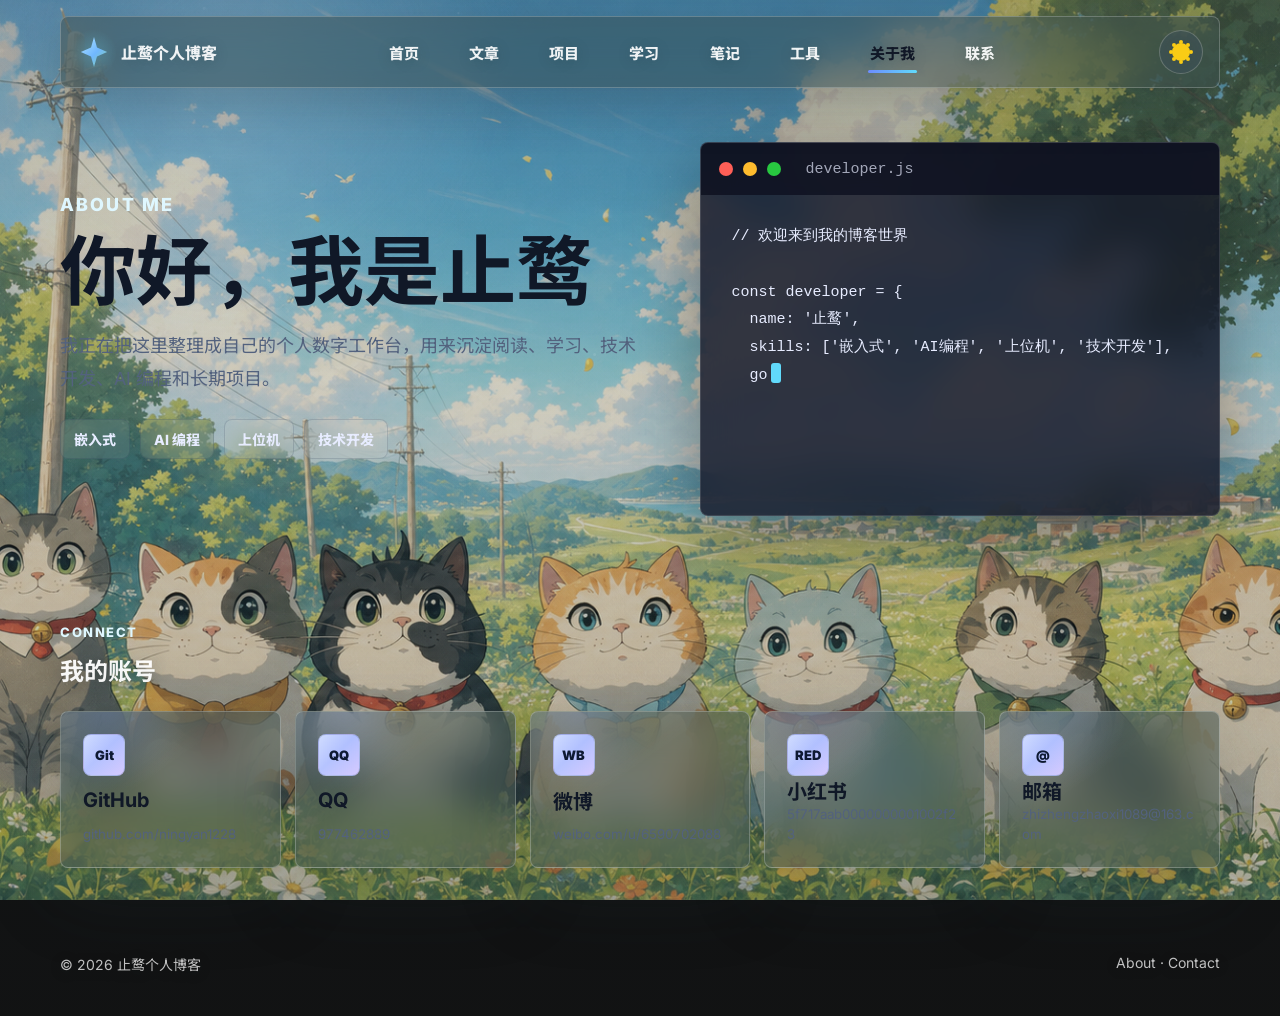
==== about/index.html @ 6720b7cf "Add files via upload" ====
<!doctype html>
<html lang="zh-CN">
  <head>
    <meta charset="utf-8" />
    <meta name="viewport" content="width=device-width, initial-scale=1" />
    <meta
      name="description"
      content="止鹜个人博客的关于我页面，记录技术方向、学习目标和联系方式。"
    />
    <title>关于我 | 止鹜个人博客</title>
    <link rel="preconnect" href="https://fonts.googleapis.com" />
    <link rel="preconnect" href="https://fonts.gstatic.com" crossorigin />
    <link
      href="https://fonts.googleapis.com/css2?family=Inter:wght@400;500;600;700;800&family=Noto+Sans+SC:wght@400;500;700;900&display=swap"
      rel="stylesheet"
    />
    <link rel="stylesheet" href="../assets/styles.css" />
  </head>
  <body>
    <canvas id="starfield" aria-hidden="true"></canvas>
    <canvas id="click-effects" aria-hidden="true"></canvas>
    <div class="page-shell">
      <header class="site-header">
        <a class="brand" href="../index.html" aria-label="止鹜个人博客首页">
          <span class="brand-mark" aria-hidden="true"></span>
          <span>止鹜个人博客</span>
        </a>
        <nav class="site-nav" aria-label="主导航">
          <a href="../index.html">首页</a>
          <a href="../articles/">文章</a>
          <a href="../projects/">项目</a>
          <a href="../practice/">学习</a>
          <a href="../knowledge/">笔记</a>
          <a href="../tools/">工具</a>
          <a href="./" aria-current="page">关于我</a>
          <a href="#contact">联系</a>
        </nav>
        <button class="theme-toggle" type="button" aria-label="切换白天黑夜模式" aria-pressed="false">
          <span class="theme-toggle-sun" aria-hidden="true"></span>
          <span class="theme-toggle-moon" aria-hidden="true"></span>
        </button>
      </header>

      <main>
        <section class="about-hero section-block">
          <div class="about-intro reveal">
            <p class="eyebrow">About Me</p>
            <h1>你好，我是止鹜</h1>
            <p>
              我正在把这里整理成自己的个人数字工作台，用来沉淀阅读、学习、技术开发、AI 编程和长期项目。
            </p>
            <div class="about-tags" aria-label="技能方向">
              <span>嵌入式</span>
              <span>AI 编程</span>
              <span>上位机</span>
              <span>技术开发</span>
            </div>
          </div>

          <aside class="code-card reveal" aria-label="developer.js 慢速打字窗口">
            <div class="code-titlebar">
              <span class="traffic-close"></span>
              <span class="traffic-minimize"></span>
              <span class="traffic-zoom"></span>
              <span class="code-filename">developer.js</span>
            </div>
            <pre class="code-screen"><code id="developer-code"></code><span class="code-cursor" aria-hidden="true"></span></pre>
          </aside>
        </section>

        <section class="section-block" id="contact">
          <div class="section-heading reveal">
            <p class="eyebrow">Connect</p>
            <h2>我的账号</h2>
          </div>
          <div class="contact-grid">
            <a class="glass-card contact-card reveal" href="https://github.com/ningyan1228" target="_blank" rel="noopener noreferrer">
              <span class="contact-icon">Git</span>
              <strong>GitHub</strong>
              <small>github.com/ningyan1228</small>
            </a>
            <div class="glass-card contact-card reveal">
              <span class="contact-icon">QQ</span>
              <strong>QQ</strong>
              <small>977462889</small>
            </div>
            <a class="glass-card contact-card reveal" href="https://weibo.com/u/6590702088" target="_blank" rel="noopener noreferrer">
              <span class="contact-icon">WB</span>
              <strong>微博</strong>
              <small>weibo.com/u/6590702088</small>
            </a>
            <a class="glass-card contact-card reveal" href="https://www.xiaohongshu.com/user/profile/5f717aab0000000001002f23?m_source=itab" target="_blank" rel="noopener noreferrer">
              <span class="contact-icon">RED</span>
              <strong>小红书</strong>
              <small>5f717aab0000000001002f23</small>
            </a>
            <a class="glass-card contact-card reveal" href="mailto:zhizhengzhaoxi1089@163.com">
              <span class="contact-icon">@</span>
              <strong>邮箱</strong>
              <small>zhizhengzhaoxi1089@163.com</small>
            </a>
          </div>
        </section>
      </main>

      <footer class="site-footer">
        <span>© 2026 止鹜个人博客</span>
        <span>About · Contact</span>
      </footer>
    </div>
    <script src="../assets/main.js"></script>
    <script>
      const developerCode = document.querySelector("#developer-code");
      const codeText = `// 欢迎来到我的博客世界

const developer = {
  name: '止鹜',
  skills: ['嵌入式', 'AI编程', '上位机', '技术开发'],
  goal: '成为一名全面能力的人！'
};

// 开启学习之旅
developer.learn = () => {
  console.log('学习永无止步!');
};`;

      let codeIndex = 0;

      function typeDeveloperCode() {
        if (!developerCode || codeIndex > codeText.length) {
          return;
        }

        developerCode.textContent = codeText.slice(0, codeIndex);
        codeIndex += 1;
        window.setTimeout(typeDeveloperCode, codeText[codeIndex - 1] === "\n" ? 260 : 38);
      }

      typeDeveloperCode();
    </script>
  </body>
</html>
---- assets/styles.css ----
:root {
  --bg: #0b1020;
  --bg-soft: #121a2f;
  --panel: rgba(18, 26, 47, 0.68);
  --panel-strong: rgba(24, 34, 62, 0.78);
  --line: rgba(248, 250, 252, 0.14);
  --text: #f8fafc;
  --muted: #b7c2db;
  --muted-soft: #8290b4;
  --blue: #6c8cff;
  --violet: #a78bfa;
  --cyan: #61dafb;
  --shadow: 0 24px 80px rgba(0, 0, 0, 0.36);
  color-scheme: dark;
}

body.light-theme {
  --bg: #f5f7ff;
  --bg-soft: #e9eefc;
  --panel: rgba(255, 255, 255, 0.72);
  --panel-strong: rgba(255, 255, 255, 0.88);
  --line: rgba(28, 43, 78, 0.16);
  --text: #101827;
  --muted: #53627e;
  --muted-soft: #6f7d98;
  --shadow: 0 22px 70px rgba(67, 83, 128, 0.2);
  color-scheme: light;
}

* {
  box-sizing: border-box;
}

html {
  min-height: 100%;
  scroll-behavior: smooth;
}

body {
  min-height: 100%;
  margin: 0;
  font-family: Inter, "Noto Sans SC", "Microsoft YaHei", system-ui, sans-serif;
  color: var(--text);
  background:
    radial-gradient(circle at 18% 18%, rgba(108, 140, 255, 0.26), transparent 28rem),
    radial-gradient(circle at 82% 12%, rgba(167, 139, 250, 0.2), transparent 24rem),
    linear-gradient(180deg, #070b16 0%, var(--bg) 48%, #080d1a 100%);
  overflow-x: hidden;
}

body.light-theme {
  background:
    radial-gradient(circle at 18% 18%, rgba(108, 140, 255, 0.18), transparent 28rem),
    radial-gradient(circle at 82% 12%, rgba(167, 139, 250, 0.16), transparent 24rem),
    linear-gradient(180deg, #f9fbff 0%, var(--bg) 50%, #eef3ff 100%);
}

body::before {
  position: fixed;
  inset: 0;
  z-index: -3;
  content: "";
  background:
    linear-gradient(rgba(255, 255, 255, 0.03) 1px, transparent 1px),
    linear-gradient(90deg, rgba(255, 255, 255, 0.025) 1px, transparent 1px);
  background-size: 72px 72px;
  mask-image: linear-gradient(to bottom, transparent 0%, #000 18%, #000 76%, transparent 100%);
}

body.light-theme::before {
  background:
    linear-gradient(rgba(38, 55, 95, 0.06) 1px, transparent 1px),
    linear-gradient(90deg, rgba(38, 55, 95, 0.05) 1px, transparent 1px);
}

a {
  color: inherit;
  text-decoration: none;
}

#starfield {
  position: fixed;
  inset: 0;
  z-index: -2;
  width: 100%;
  height: 100%;
  background: transparent;
}

body.light-theme #starfield {
  opacity: 0.38;
}

#click-effects {
  position: fixed;
  inset: 0;
  z-index: 999;
  width: 100%;
  height: 100%;
  pointer-events: none;
}

.page-shell {
  width: min(1160px, calc(100% - 40px));
  min-height: 100vh;
  margin: 0 auto;
}

.site-header {
  position: sticky;
  top: 16px;
  z-index: 10;
  display: flex;
  align-items: center;
  justify-content: space-between;
  gap: 24px;
  margin: 16px 0 0;
  padding: 12px 16px;
  border: 1px solid var(--line);
  border-radius: 8px;
  background: rgba(8, 13, 26, 0.68);
  box-shadow: 0 16px 48px rgba(0, 0, 0, 0.24);
  backdrop-filter: blur(18px);
}

body.light-theme .site-header {
  background: rgba(255, 255, 255, 0.72);
  box-shadow: 0 16px 48px rgba(67, 83, 128, 0.16);
}

.home-page .site-header {
  position: sticky;
  left: auto;
  width: auto;
  margin-top: 16px;
  transform: none;
}

.brand {
  display: inline-flex;
  align-items: center;
  gap: 10px;
  min-width: max-content;
  padding: 6px 8px 6px 0;
  font-weight: 800;
  letter-spacing: 0;
}

.brand-mark {
  position: relative;
  display: grid;
  width: 34px;
  height: 34px;
  place-items: center;
  border-radius: 50%;
}

.brand-mark::before {
  position: relative;
  z-index: 1;
  width: 30px;
  height: 30px;
  content: "";
  background: linear-gradient(135deg, #61dafb 0%, #6c8cff 54%, #a78bfa 100%);
  clip-path: polygon(
    50% 0%,
    60% 35%,
    94% 50%,
    60% 65%,
    50% 100%,
    40% 65%,
    6% 50%,
    40% 35%
  );
  filter: drop-shadow(0 0 12px rgba(97, 218, 251, 0.72));
}

.brand-mark::after {
  position: absolute;
  width: 54px;
  height: 54px;
  content: "";
  border-radius: 50%;
  background: radial-gradient(circle, rgba(97, 218, 251, 0.24), transparent 62%);
  transform: translate(-1px, 1px);
}

.site-nav {
  display: flex;
  flex: 1;
  flex-wrap: nowrap;
  justify-content: center;
  gap: clamp(18px, 3.6vw, 52px);
  overflow-x: auto;
  scrollbar-width: none;
}

.site-nav::-webkit-scrollbar {
  display: none;
}

.site-nav a {
  position: relative;
  flex: 0 0 auto;
  padding: 12px 2px;
  color: #e4ebff;
  font-size: 15px;
  font-weight: 800;
  white-space: nowrap;
  transition:
    color 180ms ease,
    text-shadow 180ms ease;
}

body.light-theme .site-nav a {
  color: #263653;
}

.site-nav a::after {
  position: absolute;
  right: 0;
  bottom: 2px;
  left: 0;
  height: 3px;
  content: "";
  border-radius: 999px;
  background: linear-gradient(90deg, var(--blue), var(--cyan));
  opacity: 0;
  transform: scaleX(0.42);
  transition:
    opacity 180ms ease,
    transform 180ms ease;
}

.site-nav a:hover,
.site-nav a[aria-current="page"] {
  color: var(--text);
  text-shadow: 0 0 18px rgba(108, 140, 255, 0.36);
}

body.light-theme .site-nav a:hover,
body.light-theme .site-nav a[aria-current="page"] {
  color: #111827;
}

.theme-toggle {
  position: relative;
  flex: 0 0 auto;
  display: grid;
  width: 44px;
  height: 44px;
  place-items: center;
  border: 1px solid rgba(248, 250, 252, 0.16);
  border-radius: 50%;
  color: #e7ecff;
  background: rgba(248, 250, 252, 0.07);
  box-shadow: inset 0 0 24px rgba(108, 140, 255, 0.08);
  cursor: pointer;
  transition:
    transform 180ms ease,
    border-color 180ms ease,
    background 180ms ease,
    box-shadow 180ms ease;
}

.theme-toggle:hover {
  transform: translateY(-2px);
  border-color: rgba(108, 140, 255, 0.42);
  background: rgba(108, 140, 255, 0.12);
  box-shadow: 0 14px 34px rgba(108, 140, 255, 0.2);
}

.theme-toggle-sun,
.theme-toggle-moon {
  position: absolute;
  width: 18px;
  height: 18px;
  border-radius: 50%;
  transition:
    opacity 180ms ease,
    transform 180ms ease;
}

.theme-toggle-sun {
  opacity: 0;
  background: #facc15;
  box-shadow:
    0 -10px 0 -7px #facc15,
    0 10px 0 -7px #facc15,
    10px 0 0 -7px #facc15,
    -10px 0 0 -7px #facc15,
    7px 7px 0 -7px #facc15,
    -7px -7px 0 -7px #facc15,
    7px -7px 0 -7px #facc15,
    -7px 7px 0 -7px #facc15;
  transform: scale(0.72) rotate(-24deg);
}

.theme-toggle-moon {
  opacity: 1;
  background: #e7ecff;
  box-shadow:
    inset -6px -2px 0 #0b1020,
    0 0 16px rgba(231, 236, 255, 0.34);
  transform: scale(1) rotate(0deg);
}

body.light-theme .theme-toggle {
  border-color: rgba(38, 55, 95, 0.14);
  color: #172033;
  background: rgba(255, 255, 255, 0.72);
}

body.light-theme .theme-toggle-sun {
  opacity: 1;
  transform: scale(1) rotate(0deg);
}

body.light-theme .theme-toggle-moon {
  opacity: 0;
  transform: scale(0.72) rotate(24deg);
}

.site-nav a:hover::after,
.site-nav a[aria-current="page"]::after {
  opacity: 1;
  transform: scaleX(1);
}

.hero {
  display: grid;
  grid-template-columns: minmax(0, 1.08fr) minmax(300px, 0.72fr);
  align-items: center;
  gap: clamp(28px, 6vw, 72px);
  min-height: calc(100vh - 96px);
  padding: clamp(70px, 10vw, 128px) 0 76px;
}

.hero-wallpaper {
  position: relative;
  width: 100vw;
  min-height: clamp(240px, 32vw, 430px);
  margin-left: calc(50% - 50vw);
  margin-top: 18px;
  padding: 0;
  background:
    linear-gradient(180deg, rgba(2, 6, 16, 0.06) 0%, rgba(2, 6, 16, 0.04) 48%, rgba(11, 16, 32, 0.62) 100%),
    url("earth-dawn-panorama.png") center 62% / cover no-repeat;
  border-bottom: 1px solid rgba(248, 250, 252, 0.12);
  box-shadow:
    inset 0 -52px 92px rgba(11, 16, 32, 0.76),
    0 28px 90px rgba(0, 0, 0, 0.32);
  overflow: hidden;
}

.hero-wallpaper::after {
  position: absolute;
  right: 0;
  bottom: -1px;
  left: 0;
  height: 34%;
  content: "";
  pointer-events: none;
  background: linear-gradient(180deg, transparent, var(--bg));
}

.intro-hero {
  grid-template-columns: minmax(0, 760px);
  justify-content: center;
  min-height: auto;
  padding: clamp(48px, 7vw, 86px) 0 40px;
  text-align: center;
}

.intro-hero .hero-copy {
  margin-right: auto;
  margin-left: auto;
}

.intro-hero .hero-actions {
  justify-content: center;
}

.hero-content {
  max-width: 730px;
}

.eyebrow,
.feature-kicker {
  margin: 0 0 12px;
  color: var(--cyan);
  font-size: 13px;
  font-weight: 800;
  text-transform: uppercase;
  letter-spacing: 0.12em;
}

h1,
h2,
h3,
p {
  margin-top: 0;
}

h1 {
  margin-bottom: 18px;
  font-size: clamp(48px, 8vw, 92px);
  line-height: 1.02;
  letter-spacing: 0;
}

.subtitle {
  margin-bottom: 22px;
  font-size: clamp(20px, 3vw, 32px);
  font-weight: 700;
  color: #dfe6ff;
}

.hero-copy,
.page-hero p,
.feature-card p,
.project-card p,
.knowledge-card p {
  color: var(--muted);
  line-height: 1.8;
}

.hero-copy {
  max-width: 620px;
  margin-bottom: 32px;
  font-size: 17px;
}

.hero-actions {
  display: flex;
  flex-wrap: wrap;
  gap: 12px;
}

.button,
.card-link,
.backup-link {
  display: inline-flex;
  align-items: center;
  justify-content: center;
  min-height: 44px;
  padding: 0 18px;
  border-radius: 8px;
  font-weight: 800;
  transition:
    transform 180ms ease,
    border-color 180ms ease,
    background 180ms ease,
    box-shadow 180ms ease;
}

.button-primary,
.card-link {
  color: #061022;
  background: linear-gradient(135deg, #dbe5ff, #b9c6ff 46%, #d9ccff);
  box-shadow: 0 18px 46px rgba(108, 140, 255, 0.28);
}

.button-ghost {
  border: 1px solid var(--line);
  color: var(--text);
  background: rgba(248, 250, 252, 0.07);
}

body.light-theme .button-ghost,
body.light-theme .backup-link,
body.light-theme .link-list a {
  color: #172033;
  background: rgba(255, 255, 255, 0.66);
}

.project-actions {
  display: flex;
  flex-wrap: wrap;
  gap: 10px;
}

.backup-link {
  border: 1px solid rgba(248, 250, 252, 0.14);
  color: #e7ecff;
  background: rgba(248, 250, 252, 0.07);
}

.button:hover,
.card-link:hover,
.backup-link:hover {
  transform: translateY(-2px);
  box-shadow: 0 22px 56px rgba(108, 140, 255, 0.34);
}

.orbit-panel {
  position: relative;
  aspect-ratio: 1;
  min-height: 330px;
  border: 1px solid rgba(248, 250, 252, 0.12);
  border-radius: 8px;
  background:
    radial-gradient(circle at 50% 50%, rgba(97, 218, 251, 0.16), transparent 28%),
    rgba(18, 26, 47, 0.34);
  box-shadow: var(--shadow);
  backdrop-filter: blur(16px);
  overflow: hidden;
}

.orbit-panel::before,
.orbit-panel::after {
  position: absolute;
  inset: 13%;
  content: "";
  border: 1px solid rgba(248, 250, 252, 0.12);
  border-radius: 50%;
}

.orbit-panel::after {
  inset: 27%;
  border-color: rgba(108, 140, 255, 0.22);
}

.orbit-core {
  position: absolute;
  inset: 50% auto auto 50%;
  display: grid;
  width: 116px;
  height: 116px;
  place-items: center;
  border: 1px solid rgba(248, 250, 252, 0.2);
  border-radius: 50%;
  background: rgba(11, 16, 32, 0.76);
  box-shadow:
    inset 0 0 42px rgba(108, 140, 255, 0.22),
    0 20px 60px rgba(0, 0, 0, 0.34);
  transform: translate(-50%, -50%);
}

.orbit-core span {
  align-self: end;
  color: var(--muted-soft);
  font-size: 11px;
  font-weight: 800;
  letter-spacing: 0.12em;
}

.orbit-core strong {
  align-self: start;
  font-size: 46px;
}

.orbit-dot {
  position: absolute;
  display: grid;
  width: 48px;
  height: 48px;
  place-items: center;
  border: 1px solid rgba(248, 250, 252, 0.16);
  border-radius: 50%;
  background: rgba(248, 250, 252, 0.09);
  box-shadow: 0 16px 38px rgba(0, 0, 0, 0.28);
  font-weight: 900;
}

.orbit-dot-a {
  top: 15%;
  left: 50%;
  transform: translateX(-50%);
}

.orbit-dot-b {
  top: 50%;
  right: 13%;
  transform: translateY(-50%);
}

.orbit-dot-c {
  bottom: 15%;
  left: 50%;
  transform: translateX(-50%);
}

.orbit-dot-d {
  top: 50%;
  left: 13%;
  transform: translateY(-50%);
}

.section-block {
  padding: 54px 0;
}

.section-heading {
  margin-bottom: 24px;
}

.section-heading h2,
.page-hero h1 {
  margin-bottom: 12px;
}

.project-grid,
.knowledge-grid,
.practice-grid,
.split-section {
  display: grid;
  gap: 18px;
}

.project-grid {
  grid-template-columns: repeat(3, minmax(0, 1fr));
}

.knowledge-grid {
  grid-template-columns: repeat(3, minmax(0, 1fr));
}

.practice-grid {
  grid-template-columns: repeat(2, minmax(0, 1fr));
}

.about-hero {
  display: grid;
  grid-template-columns: minmax(0, 0.9fr) minmax(360px, 0.8fr);
  align-items: start;
  gap: clamp(24px, 5vw, 56px);
}

.about-intro {
  padding-top: clamp(14px, 4vw, 46px);
}

.about-intro h1 {
  margin-bottom: 18px;
  font-size: clamp(42px, 6vw, 76px);
}

.about-intro p {
  max-width: 620px;
  color: var(--muted);
  font-size: 18px;
  line-height: 1.85;
}

.about-tags {
  display: flex;
  flex-wrap: wrap;
  gap: 10px;
  margin-top: 24px;
}

.about-tags span {
  padding: 9px 13px;
  border: 1px solid var(--line);
  border-radius: 8px;
  color: #e7ecff;
  font-size: 14px;
  font-weight: 800;
  background: rgba(248, 250, 252, 0.08);
  backdrop-filter: blur(14px);
}

.code-card {
  overflow: hidden;
  border: 1px solid rgba(248, 250, 252, 0.12);
  border-radius: 8px;
  background: rgba(18, 21, 39, 0.82);
  box-shadow:
    0 24px 70px rgba(0, 0, 0, 0.36),
    inset 0 1px 0 rgba(255, 255, 255, 0.06);
  backdrop-filter: blur(18px);
}

.code-titlebar {
  display: flex;
  align-items: center;
  gap: 10px;
  height: 52px;
  padding: 0 18px;
  background: rgba(16, 18, 34, 0.9);
}

.code-titlebar .traffic-close,
.code-titlebar .traffic-minimize,
.code-titlebar .traffic-zoom {
  display: inline-block;
  width: 14px;
  height: 14px;
  border-radius: 50%;
}

.code-filename {
  margin-left: 14px;
  color: rgba(231, 236, 255, 0.68);
  font-family: "SFMono-Regular", Consolas, "Liberation Mono", monospace;
  font-size: 15px;
}

.code-screen {
  min-height: 320px;
  margin: 0;
  padding: 28px 30px 34px;
  color: #e7ecff;
  font-family: "SFMono-Regular", Consolas, "Liberation Mono", monospace;
  font-size: 15px;
  line-height: 1.85;
  white-space: pre-wrap;
}

.code-cursor {
  display: inline-block;
  width: 10px;
  height: 20px;
  margin-left: 3px;
  border-radius: 3px;
  background: #61dafb;
  vertical-align: -4px;
  animation: cursorBlink 900ms steps(2, start) infinite;
}

.contact-grid {
  display: grid;
  grid-template-columns: repeat(5, minmax(0, 1fr));
  gap: 14px;
}

.contact-card {
  display: grid;
  min-height: 150px;
  padding: 22px;
  align-content: space-between;
}

.contact-card strong {
  color: var(--text);
  font-size: 20px;
}

.contact-card small {
  overflow-wrap: anywhere;
  color: var(--muted);
  line-height: 1.5;
}

.contact-icon {
  display: inline-grid;
  width: 42px;
  height: 42px;
  place-items: center;
  border: 1px solid var(--line);
  border-radius: 8px;
  color: #061022;
  font-size: 13px;
  font-weight: 900;
  background: linear-gradient(135deg, #dbe5ff, #b9c6ff 46%, #d9ccff);
}

@keyframes cursorBlink {
  50% {
    opacity: 0;
  }
}

.article-list {
  display: grid;
  gap: 18px;
  max-width: 920px;
  margin: 0 auto;
}

.article-loading,
.article-empty {
  color: var(--muted);
  text-align: center;
}

.article-card {
  display: block;
}

.article-card a {
  position: relative;
  z-index: 1;
  display: block;
  padding: 26px;
}

.article-card h2 {
  margin-bottom: 12px;
  line-height: 1.28;
}

.article-card p {
  margin-bottom: 0;
  color: var(--muted);
  line-height: 1.75;
}

.article-card-meta,
.article-meta {
  color: var(--muted-soft);
  font-size: 14px;
  font-weight: 700;
}

.article-tags {
  display: flex;
  flex-wrap: wrap;
  gap: 8px;
  margin-top: 16px;
}

.article-tags span {
  padding: 5px 9px;
  border: 1px solid rgba(97, 218, 251, 0.22);
  border-radius: 999px;
  color: var(--cyan);
  background: rgba(97, 218, 251, 0.08);
  font-size: 13px;
  font-weight: 800;
}

.article-page {
  max-width: 900px;
  margin: 0 auto;
  padding: 54px 0;
}

.article-back {
  display: inline-flex;
  margin-bottom: 18px;
  color: var(--muted);
  font-weight: 800;
}

.article-back:hover {
  color: var(--text);
}

.article-shell {
  padding: clamp(24px, 5vw, 48px);
}

.article-header {
  position: relative;
  z-index: 1;
  margin-bottom: 28px;
  padding-bottom: 22px;
  border-bottom: 1px solid var(--line);
}

.article-header h1 {
  margin-bottom: 14px;
  font-size: clamp(34px, 6vw, 58px);
}

.markdown-body {
  position: relative;
  z-index: 1;
  color: var(--text);
  font-size: 17px;
  line-height: 1.9;
}

.markdown-body h1,
.markdown-body h2,
.markdown-body h3 {
  margin: 1.6em 0 0.55em;
  line-height: 1.28;
}

.markdown-body h1:first-child {
  margin-top: 0;
}

.markdown-body p,
.markdown-body li {
  color: var(--muted);
}

.markdown-body a {
  color: var(--cyan);
  font-weight: 800;
}

.markdown-body blockquote {
  margin: 22px 0;
  padding: 14px 18px;
  border-left: 3px solid var(--cyan);
  border-radius: 8px;
  color: var(--muted);
  background: rgba(97, 218, 251, 0.08);
}

.markdown-body code {
  padding: 2px 6px;
  border-radius: 6px;
  color: #dbeafe;
  background: rgba(8, 13, 26, 0.72);
}

.markdown-body pre {
  overflow-x: auto;
  padding: 16px;
  border: 1px solid var(--line);
  border-radius: 8px;
  background: rgba(8, 13, 26, 0.78);
}

.finder-window {
  margin: 30px 0 72px;
  border: 1px solid rgba(248, 250, 252, 0.14);
  border-radius: 8px;
  background:
    linear-gradient(145deg, rgba(248, 250, 252, 0.1), transparent 36%),
    rgba(12, 18, 34, 0.72);
  box-shadow: var(--shadow);
  backdrop-filter: blur(22px);
  overflow: hidden;
}

body.light-theme .finder-window {
  background:
    linear-gradient(145deg, rgba(255, 255, 255, 0.76), transparent 38%),
    rgba(255, 255, 255, 0.68);
}

.finder-titlebar {
  display: grid;
  grid-template-columns: 110px minmax(0, 1fr) auto;
  align-items: center;
  gap: 16px;
  min-height: 62px;
  padding: 12px 16px;
  border-bottom: 1px solid var(--line);
  background: rgba(248, 250, 252, 0.06);
}

.finder-traffic {
  display: flex;
  gap: 8px;
}

.finder-traffic span {
  width: 12px;
  height: 12px;
  border-radius: 50%;
  box-shadow: inset 0 0 0 1px rgba(0, 0, 0, 0.16);
}

.traffic-close {
  background: #ff5f57;
}

.traffic-minimize {
  background: #febc2e;
}

.traffic-zoom {
  background: #28c840;
}

.finder-title {
  color: var(--muted);
  font-size: 14px;
  font-weight: 900;
  text-align: center;
}

.finder-toolbar {
  display: flex;
  flex-wrap: wrap;
  justify-content: flex-end;
  gap: 8px;
}

.finder-view-button {
  min-height: 34px;
  padding: 0 12px;
  border: 1px solid rgba(248, 250, 252, 0.12);
  border-radius: 8px;
  color: var(--muted);
  background: rgba(248, 250, 252, 0.06);
  font: inherit;
  font-size: 13px;
  font-weight: 900;
  cursor: pointer;
  transition:
    color 180ms ease,
    border-color 180ms ease,
    background 180ms ease,
    transform 180ms ease;
}

.finder-view-button:hover,
.finder-view-button.is-active {
  color: var(--text);
  border-color: rgba(108, 140, 255, 0.44);
  background: rgba(108, 140, 255, 0.16);
}

.finder-view-button:hover {
  transform: translateY(-1px);
}

.finder-columns {
  display: none;
  grid-template-columns: minmax(240px, 1fr) 120px 130px 190px;
  gap: 16px;
  padding: 12px 18px;
  border-bottom: 1px solid var(--line);
  color: var(--muted-soft);
  font-size: 12px;
  font-weight: 900;
  text-transform: uppercase;
  letter-spacing: 0.08em;
}

.finder-projects {
  display: grid;
  gap: 16px;
  padding: 18px;
}

.finder-project-card {
  position: relative;
  display: grid;
  gap: 18px;
  border: 1px solid rgba(248, 250, 252, 0.12);
  border-radius: 8px;
  background:
    linear-gradient(145deg, rgba(248, 250, 252, 0.12), transparent 34%),
    rgba(18, 26, 47, 0.68);
  box-shadow: 0 18px 56px rgba(0, 0, 0, 0.24);
  backdrop-filter: blur(18px);
  transition:
    transform 180ms ease,
    border-color 180ms ease,
    background 180ms ease,
    box-shadow 180ms ease;
  overflow: hidden;
}

body.light-theme .finder-project-card {
  background:
    linear-gradient(145deg, rgba(255, 255, 255, 0.82), transparent 38%),
    rgba(255, 255, 255, 0.7);
  box-shadow: 0 18px 56px rgba(67, 83, 128, 0.16);
}

.finder-project-card:hover {
  transform: translateY(-4px);
  border-color: rgba(108, 140, 255, 0.34);
  box-shadow: 0 26px 76px rgba(0, 0, 0, 0.34);
}

.project-preview {
  position: relative;
  display: grid;
  min-height: 150px;
  place-items: center;
  border-bottom: 1px solid var(--line);
  background:
    radial-gradient(circle at 24% 18%, rgba(97, 218, 251, 0.22), transparent 26%),
    linear-gradient(135deg, rgba(108, 140, 255, 0.28), rgba(18, 26, 47, 0.34));
  overflow: hidden;
}

.project-preview::after {
  position: absolute;
  inset: 0;
  content: "";
  background:
    linear-gradient(rgba(255, 255, 255, 0.05) 1px, transparent 1px),
    linear-gradient(90deg, rgba(255, 255, 255, 0.04) 1px, transparent 1px);
  background-size: 28px 28px;
  mask-image: linear-gradient(to bottom, #000, transparent 88%);
}

.preview-learning {
  background:
    radial-gradient(circle at 28% 24%, rgba(132, 204, 22, 0.34), transparent 24%),
    linear-gradient(135deg, rgba(108, 140, 255, 0.3), rgba(18, 26, 47, 0.42));
}

.preview-weread {
  background:
    radial-gradient(circle at 64% 22%, rgba(97, 218, 251, 0.34), transparent 24%),
    linear-gradient(135deg, rgba(167, 139, 250, 0.26), rgba(18, 26, 47, 0.44));
}

.preview-wallpaper {
  background:
    linear-gradient(180deg, rgba(2, 6, 16, 0.1), rgba(11, 16, 32, 0.55)),
    url("earth-dawn-panorama.png") center 62% / cover no-repeat;
}

.project-icon {
  position: relative;
  z-index: 1;
  display: grid;
  width: 64px;
  height: 64px;
  place-items: center;
  border: 1px solid rgba(248, 250, 252, 0.18);
  border-radius: 8px;
  background: rgba(248, 250, 252, 0.12);
  box-shadow: 0 18px 38px rgba(0, 0, 0, 0.26);
  font-size: 30px;
  backdrop-filter: blur(12px);
}

.project-main,
.project-meta,
.finder-project-card .project-actions {
  position: relative;
  z-index: 1;
}

.project-main h2 {
  margin-bottom: 10px;
  line-height: 1.25;
}

.project-main p {
  margin-bottom: 0;
  color: var(--muted);
  line-height: 1.75;
}

.project-kind {
  margin-bottom: 8px;
  color: var(--cyan) !important;
  font-size: 12px;
  font-weight: 900;
  text-transform: uppercase;
  letter-spacing: 0.08em;
}

.project-meta {
  display: flex;
  flex-wrap: wrap;
  gap: 8px;
  color: var(--muted-soft);
  font-size: 13px;
  font-weight: 800;
}

.project-meta span {
  padding: 5px 8px;
  border: 1px solid rgba(248, 250, 252, 0.1);
  border-radius: 999px;
  background: rgba(248, 250, 252, 0.06);
}

.finder-card-view {
  grid-template-columns: repeat(3, minmax(0, 1fr));
}

.finder-card-view .finder-project-card,
.finder-grid-view .finder-project-card,
.finder-image-view .finder-project-card {
  padding-bottom: 22px;
}

.finder-card-view .project-main,
.finder-card-view .project-meta,
.finder-card-view .project-actions,
.finder-grid-view .project-main,
.finder-grid-view .project-meta,
.finder-grid-view .project-actions,
.finder-image-view .project-main,
.finder-image-view .project-meta,
.finder-image-view .project-actions {
  padding: 0 22px;
}

.finder-list-view {
  gap: 10px;
}

.finder-window.is-list-view .finder-columns {
  display: grid;
}

.finder-list-view .finder-project-card {
  grid-template-columns: minmax(260px, 1fr) 120px 130px 190px;
  align-items: center;
  gap: 16px;
  min-height: 76px;
  padding: 12px 18px;
}

.finder-list-view .project-preview {
  display: none;
}

.finder-list-view .project-kind,
.finder-list-view .project-main p {
  display: none;
}

.finder-list-view .project-main h2 {
  margin-bottom: 0;
  font-size: 18px;
}

.finder-list-view .project-meta {
  display: contents;
}

.finder-list-view .project-meta span {
  padding: 0;
  border: 0;
  background: transparent;
}

.finder-list-view .project-actions {
  justify-content: flex-end;
}

.finder-list-view .backup-link {
  display: none;
}

.finder-grid-view {
  grid-template-columns: repeat(auto-fit, minmax(190px, 1fr));
}

.finder-grid-view .project-preview {
  min-height: 128px;
}

.finder-grid-view .project-main h2 {
  font-size: 20px;
}

.finder-grid-view .project-meta {
  display: none;
}

.finder-grid-view .project-actions {
  align-items: stretch;
  flex-direction: column;
}

.finder-image-view {
  grid-template-columns: 1fr;
}

.finder-image-view .finder-project-card {
  grid-template-columns: minmax(280px, 0.9fr) minmax(0, 1fr);
  align-items: center;
  min-height: 260px;
}

.finder-image-view .project-preview {
  align-self: stretch;
  min-height: 260px;
  border-right: 1px solid var(--line);
  border-bottom: 0;
}

.finder-image-view .project-main,
.finder-image-view .project-meta,
.finder-image-view .project-actions {
  padding-right: 28px;
  padding-left: 0;
}

.practice-board {
  display: grid;
  gap: 14px;
  padding: 18px;
}

.practice-folder {
  position: relative;
  display: grid;
  gap: 18px;
  border: 1px solid rgba(248, 250, 252, 0.12);
  border-radius: 8px;
  background:
    linear-gradient(145deg, rgba(248, 250, 252, 0.12), transparent 34%),
    rgba(18, 26, 47, 0.66);
  box-shadow: 0 18px 56px rgba(0, 0, 0, 0.22);
  backdrop-filter: blur(18px);
  transition:
    transform 180ms ease,
    border-color 180ms ease,
    box-shadow 180ms ease;
  overflow: hidden;
}

body.light-theme .practice-folder {
  background:
    linear-gradient(145deg, rgba(255, 255, 255, 0.82), transparent 38%),
    rgba(255, 255, 255, 0.7);
  box-shadow: 0 18px 56px rgba(67, 83, 128, 0.16);
}

.practice-folder:hover {
  transform: translateY(-3px);
  border-color: rgba(108, 140, 255, 0.34);
  box-shadow: 0 24px 72px rgba(0, 0, 0, 0.32);
}

.practice-folder-icon {
  display: grid;
  width: 62px;
  height: 62px;
  place-items: center;
  border: 1px solid rgba(248, 250, 252, 0.18);
  border-radius: 8px;
  background:
    radial-gradient(circle at 28% 18%, rgba(97, 218, 251, 0.22), transparent 36%),
    rgba(248, 250, 252, 0.1);
  box-shadow: 0 16px 38px rgba(0, 0, 0, 0.24);
  font-size: 28px;
}

.practice-folder-main h2 {
  margin-bottom: 8px;
  line-height: 1.24;
}

.practice-folder-main h2 a:hover {
  color: var(--cyan);
}

.practice-folder-main p {
  margin-bottom: 16px;
  color: var(--muted);
  line-height: 1.75;
}

.practice-subcards {
  display: flex;
  flex-wrap: wrap;
  gap: 10px;
}

.practice-subcard {
  display: inline-flex;
  align-items: center;
  gap: 8px;
  min-height: 38px;
  padding: 0 12px;
  border: 1px solid rgba(248, 250, 252, 0.12);
  border-radius: 8px;
  color: #e7ecff;
  background: rgba(248, 250, 252, 0.06);
  font-weight: 800;
  transition:
    transform 180ms ease,
    border-color 180ms ease,
    background 180ms ease;
}

body.light-theme .practice-subcard {
  color: #172033;
  background: rgba(255, 255, 255, 0.66);
}

.practice-subcard:hover {
  transform: translateY(-2px);
  border-color: rgba(108, 140, 255, 0.42);
  background: rgba(108, 140, 255, 0.14);
}

.practice-list-view .practice-folder {
  grid-template-columns: 76px minmax(0, 1fr);
  align-items: start;
  padding: 18px;
}

.practice-grid-view {
  grid-template-columns: repeat(2, minmax(0, 1fr));
}

.practice-grid-view .practice-folder {
  padding: 22px;
}

.practice-image-view {
  grid-template-columns: repeat(2, minmax(0, 1fr));
}

.practice-image-view .practice-folder {
  min-height: 330px;
  padding: 24px;
}

.practice-image-view .practice-folder::before {
  position: absolute;
  inset: 0;
  content: "";
  background:
    linear-gradient(180deg, rgba(2, 6, 16, 0.06), rgba(11, 16, 32, 0.72)),
    url("earth-dawn-panorama.png") center 62% / cover no-repeat;
  opacity: 0.46;
}

.practice-image-view .practice-folder > * {
  position: relative;
  z-index: 1;
}

.practice-image-view .practice-folder-icon {
  width: 74px;
  height: 74px;
  font-size: 34px;
}

.practice-image-view .practice-folder-main {
  align-self: end;
}

.practice-image-view .practice-folder-main p {
  color: #d5def4;
}

.split-section {
  grid-template-columns: repeat(2, minmax(0, 1fr));
}

.glass-card {
  position: relative;
  border: 1px solid var(--line);
  border-radius: 8px;
  background:
    linear-gradient(145deg, rgba(248, 250, 252, 0.1), transparent 34%),
    var(--panel);
  box-shadow: var(--shadow);
  backdrop-filter: blur(18px);
  transition:
    transform 180ms ease,
    border-color 180ms ease,
    background 180ms ease,
    box-shadow 180ms ease;
  overflow: hidden;
}

.glass-card::before {
  position: absolute;
  inset: 0;
  content: "";
  pointer-events: none;
  background: radial-gradient(circle at 22% 0%, rgba(108, 140, 255, 0.2), transparent 34%);
  opacity: 0.86;
}

.glass-card:hover {
  transform: translateY(-6px);
  border-color: rgba(248, 250, 252, 0.26);
  background:
    linear-gradient(145deg, rgba(248, 250, 252, 0.13), transparent 36%),
    var(--panel-strong);
  box-shadow: 0 30px 90px rgba(0, 0, 0, 0.42);
}

.project-card,
.knowledge-card,
.practice-card,
.feature-card {
  min-height: 100%;
  padding: 26px;
}

.project-card > *,
.knowledge-card > *,
.practice-card > *,
.feature-card > * {
  position: relative;
  z-index: 1;
}

.card-icon {
  display: inline-grid;
  width: 52px;
  height: 52px;
  place-items: center;
  margin-bottom: 18px;
  border: 1px solid rgba(248, 250, 252, 0.16);
  border-radius: 8px;
  background: rgba(248, 250, 252, 0.08);
  font-size: 24px;
}

.project-card h3,
.knowledge-card h2,
.practice-card h2,
.feature-card h2 {
  margin-bottom: 10px;
  line-height: 1.25;
  letter-spacing: 0;
}

.project-card p {
  min-height: 58px;
  margin-bottom: 22px;
}

.page-hero {
  max-width: 780px;
  padding: clamp(78px, 12vw, 132px) 0 36px;
}

.page-hero h1 {
  font-size: clamp(44px, 7vw, 78px);
}

.knowledge-card {
  display: block;
}

.knowledge-card p {
  margin-bottom: 0;
}

.practice-card {
  display: grid;
  gap: 16px;
}

.link-list {
  position: relative;
  z-index: 1;
  display: grid;
  grid-template-columns: repeat(2, minmax(0, 1fr));
  gap: 10px;
}

.link-list a {
  display: flex;
  align-items: center;
  min-height: 42px;
  padding: 0 12px;
  border: 1px solid rgba(248, 250, 252, 0.12);
  border-radius: 8px;
  color: #e7ecff;
  background: rgba(248, 250, 252, 0.06);
  font-weight: 700;
  transition:
    background 180ms ease,
    border-color 180ms ease,
    transform 180ms ease;
}

.link-list a:hover {
  transform: translateY(-2px);
  border-color: rgba(108, 140, 255, 0.42);
  background: rgba(108, 140, 255, 0.14);
}

.feature-card {
  display: block;
  min-height: 230px;
}

.site-footer {
  display: flex;
  flex-wrap: wrap;
  justify-content: space-between;
  gap: 10px;
  padding: 32px 0 42px;
  color: var(--muted-soft);
  font-size: 14px;
}

.reveal {
  opacity: 0;
  transform: translateY(18px);
  transition:
    opacity 600ms ease,
    transform 600ms ease;
}

.reveal.is-visible {
  opacity: 1;
  transform: translateY(0);
}

@media (max-width: 880px) {
  .page-shell {
    width: min(100% - 28px, 720px);
  }

  .site-header {
    position: static;
    align-items: flex-start;
    flex-direction: column;
    gap: 10px;
  }

  .home-page .site-header {
    position: static;
    width: auto;
    transform: none;
  }

  .hero-wallpaper {
    min-height: 270px;
  }

  .site-nav {
    width: 100%;
    justify-content: flex-start;
    gap: 18px;
  }

  .hero {
    grid-template-columns: 1fr;
    min-height: auto;
    padding-top: 72px;
  }

  .orbit-panel {
    min-height: 290px;
  }

  .project-grid,
  .knowledge-grid,
  .practice-grid,
  .about-hero,
  .article-list,
  .finder-card-view,
  .finder-grid-view,
  .practice-grid-view,
  .practice-image-view,
  .split-section {
    grid-template-columns: 1fr;
  }

  .finder-titlebar {
    grid-template-columns: 1fr;
  }

  .finder-title {
    text-align: left;
  }

  .finder-toolbar {
    justify-content: flex-start;
  }

  .finder-window.is-list-view .finder-columns {
    display: none;
  }

  .finder-list-view .finder-project-card,
  .finder-image-view .finder-project-card {
    grid-template-columns: 1fr;
    min-height: auto;
  }

  .finder-list-view .project-preview {
    display: grid;
  }

  .finder-list-view .project-kind,
  .finder-list-view .project-main p {
    display: block;
  }

  .finder-list-view .project-meta {
    display: flex;
  }

  .finder-list-view .project-meta span {
    padding: 5px 8px;
    border: 1px solid rgba(248, 250, 252, 0.1);
    background: rgba(248, 250, 252, 0.06);
  }

  .finder-list-view .project-actions {
    justify-content: flex-start;
  }

  .finder-list-view .backup-link {
    display: inline-flex;
  }

  .finder-image-view .project-preview {
    border-right: 0;
    border-bottom: 1px solid var(--line);
  }

  .finder-image-view .project-main,
  .finder-image-view .project-meta,
  .finder-image-view .project-actions {
    padding-right: 22px;
    padding-left: 22px;
  }

  .practice-list-view .practice-folder {
    grid-template-columns: 1fr;
  }

  .contact-grid {
    grid-template-columns: repeat(2, minmax(0, 1fr));
  }

  .project-card p {
    min-height: auto;
  }
}

@media (max-width: 520px) {
  .page-shell {
    width: min(100% - 22px, 440px);
  }

  .brand {
    width: 100%;
  }

  .home-page .site-header {
    width: auto;
  }

  .hero-wallpaper {
    min-height: 230px;
  }

  .site-nav a {
    flex: 0 0 auto;
    text-align: center;
  }

  .hero {
    padding-bottom: 42px;
  }

  .hero-actions,
  .button,
  .card-link,
  .backup-link {
    width: 100%;
  }

  .link-list {
    grid-template-columns: 1fr;
  }

  .contact-grid {
    grid-template-columns: 1fr;
  }

  .project-card,
  .knowledge-card,
  .practice-card,
  .feature-card,
  .article-card a {
    padding: 22px;
  }

  .finder-projects {
    padding: 12px;
  }

  .practice-board {
    padding: 12px;
  }

  .finder-card-view .project-main,
  .finder-card-view .project-meta,
  .finder-card-view .project-actions,
  .finder-grid-view .project-main,
  .finder-grid-view .project-meta,
  .finder-grid-view .project-actions,
  .finder-image-view .project-main,
  .finder-image-view .project-meta,
  .finder-image-view .project-actions {
    padding-right: 18px;
    padding-left: 18px;
  }

  .site-footer {
    flex-direction: column;
  }
}

@media (prefers-reduced-motion: reduce) {
  *,
  *::before,
  *::after {
    scroll-behavior: auto !important;
    transition-duration: 0.01ms !important;
    animation-duration: 0.01ms !important;
    animation-iteration-count: 1 !important;
  }
}

/* Cozy wallpaper desktop theme */
body,
body.light-theme {
  background:
    linear-gradient(180deg, rgba(20, 34, 42, 0.18), rgba(20, 34, 42, 0.08)),
    url("cozy-wallpaper.png") center center / cover fixed no-repeat;
}

body::before,
body.light-theme::before {
  z-index: -2;
  background:
    radial-gradient(circle at 18% 8%, rgba(255, 255, 255, 0.2), transparent 18rem),
    linear-gradient(180deg, rgba(15, 31, 40, 0.18), rgba(15, 31, 40, 0.06) 42%, rgba(15, 31, 40, 0.2));
  background-size: auto;
  mask-image: none;
  pointer-events: none;
}

#starfield {
  z-index: -1;
  opacity: 0.22;
  mix-blend-mode: screen;
}

body.light-theme #starfield {
  opacity: 0.12;
}

.site-header,
body.light-theme .site-header {
  border-color: rgba(255, 255, 255, 0.22);
  background: rgba(61, 78, 78, 0.52);
  box-shadow: 0 18px 48px rgba(31, 45, 48, 0.22);
  backdrop-filter: blur(22px) saturate(1.22);
}

.brand,
.site-nav a,
body.light-theme .site-nav a {
  color: rgba(255, 255, 255, 0.92);
  text-shadow: 0 2px 14px rgba(25, 39, 42, 0.22);
}

.brand-mark::before {
  background: linear-gradient(135deg, #b6e7ff 0%, #70b7ff 54%, #87d39d 100%);
}

.theme-toggle,
body.light-theme .theme-toggle {
  border-color: rgba(255, 255, 255, 0.22);
  color: #f8fafc;
  background: rgba(61, 78, 78, 0.42);
  backdrop-filter: blur(18px);
}

.hero-wallpaper {
  display: none;
}

.intro-hero,
.page-hero,
.finder-window,
.glass-card,
.article-shell,
body.light-theme .finder-window,
body.light-theme .glass-card,
body.light-theme .article-shell {
  border: 1px solid rgba(255, 255, 255, 0.24);
  background:
    linear-gradient(145deg, rgba(255, 255, 255, 0.12), transparent 42%),
    rgba(67, 88, 88, 0.54);
  box-shadow: 0 24px 74px rgba(30, 48, 50, 0.25);
  backdrop-filter: blur(22px) saturate(1.18);
}

.intro-hero,
.page-hero {
  max-width: 900px;
  margin: 28px auto 0;
  padding: clamp(34px, 6vw, 64px);
  border-radius: 8px;
}

.intro-hero h1,
.intro-hero .subtitle,
.page-hero h1,
.section-heading h2,
.project-main h2,
.practice-folder-main h2,
.article-card h2,
.markdown-body h1,
.markdown-body h2,
.markdown-body h3 {
  color: rgba(255, 255, 255, 0.96);
  text-shadow: 0 2px 18px rgba(25, 39, 42, 0.34);
}

.intro-hero .hero-copy,
.page-hero p,
.project-main p,
.practice-folder-main p,
.article-card p,
.markdown-body p,
.markdown-body li,
.knowledge-card p,
.feature-card p,
.project-card p {
  color: rgba(241, 245, 249, 0.84);
}

.eyebrow,
.feature-kicker,
.project-kind,
.article-tags span {
  color: #dff7ff !important;
}

.finder-titlebar,
.finder-columns {
  background: rgba(58, 76, 76, 0.32);
}

.finder-project-card,
.practice-folder,
body.light-theme .finder-project-card,
body.light-theme .practice-folder {
  border-color: rgba(255, 255, 255, 0.2);
  background:
    linear-gradient(145deg, rgba(255, 255, 255, 0.12), transparent 40%),
    rgba(67, 88, 88, 0.5);
  box-shadow: 0 18px 56px rgba(30, 48, 50, 0.2);
}

.finder-project-card:hover,
.practice-folder:hover,
.glass-card:hover {
  border-color: rgba(255, 255, 255, 0.34);
  background:
    linear-gradient(145deg, rgba(255, 255, 255, 0.16), transparent 42%),
    rgba(67, 88, 88, 0.62);
}

.finder-view-button,
.backup-link,
.practice-subcard,
.link-list a,
body.light-theme .backup-link,
body.light-theme .practice-subcard,
body.light-theme .link-list a {
  border-color: rgba(255, 255, 255, 0.18);
  color: rgba(255, 255, 255, 0.9);
  background: rgba(255, 255, 255, 0.1);
}

.finder-view-button:hover,
.finder-view-button.is-active,
.backup-link:hover,
.practice-subcard:hover,
.link-list a:hover {
  border-color: rgba(223, 247, 255, 0.48);
  background: rgba(255, 255, 255, 0.18);
}

.button-primary,
.card-link {
  color: #263238;
  background: linear-gradient(135deg, #f4fbff, #d9f1ff 48%, #d9f7de);
  box-shadow: 0 18px 46px rgba(67, 88, 88, 0.24);
}

.project-preview,
.practice-image-view .practice-folder::before {
  filter: saturate(0.96) brightness(1.03);
}

.site-footer {
  color: rgba(255, 255, 255, 0.74);
  text-shadow: 0 2px 14px rgba(25, 39, 42, 0.22);
}

/* Home keeps the original cosmic landing style */
body.home-page,
body.home-page.light-theme {
  --bg: #0b1020;
  --bg-soft: #121a2f;
  --panel: rgba(18, 26, 47, 0.68);
  --panel-strong: rgba(24, 34, 62, 0.78);
  --line: rgba(248, 250, 252, 0.14);
  --text: #f8fafc;
  --muted: #b7c2db;
  --muted-soft: #8290b4;
  --shadow: 0 24px 80px rgba(0, 0, 0, 0.36);
  color: var(--text);
  color-scheme: dark;
  background:
    radial-gradient(circle at 18% 18%, rgba(108, 140, 255, 0.26), transparent 28rem),
    radial-gradient(circle at 82% 12%, rgba(167, 139, 250, 0.2), transparent 24rem),
    linear-gradient(180deg, #070b16 0%, var(--bg) 48%, #080d1a 100%);
}

body.home-page::before,
body.home-page.light-theme::before {
  z-index: -3;
  background:
    linear-gradient(rgba(255, 255, 255, 0.035) 1px, transparent 1px),
    linear-gradient(90deg, rgba(255, 255, 255, 0.028) 1px, transparent 1px),
    radial-gradient(circle at 50% 18%, rgba(108, 140, 255, 0.18), transparent 32rem);
  background-size: 72px 72px, 72px 72px, auto;
  mask-image: linear-gradient(to bottom, transparent 0%, #000 12%, #000 88%, transparent 100%);
}

body.home-page #starfield {
  z-index: -2;
  opacity: 0.38;
  mix-blend-mode: screen;
}

.home-page .page-shell {
  width: 100%;
}

.home-page .site-header {
  position: absolute;
  top: 24px;
  left: 50%;
  width: min(1450px, calc(100% - 96px));
  margin: 0;
  transform: translateX(-50%);
}

.home-page .hero-wallpaper {
  margin-top: 0;
  padding-top: 126px;
}

.home-page main {
  position: relative;
  width: 100vw;
  margin-top: -1px;
  margin-left: calc(50% - 50vw);
  background:
    linear-gradient(180deg, rgba(6, 10, 24, 0.96) 0%, rgba(6, 10, 24, 0.78) 8%, rgba(6, 10, 24, 0.34) 26%, rgba(6, 10, 24, 0.62) 100%),
    url("earth-starry-panorama.png") center 30% / cover fixed no-repeat;
}

.home-page main::before {
  position: absolute;
  inset: 0 0 auto;
  z-index: 0;
  height: clamp(140px, 18vw, 260px);
  content: "";
  pointer-events: none;
  background:
    radial-gradient(ellipse at center top, rgba(38, 89, 148, 0.18), transparent 58%),
    linear-gradient(180deg, #070b16 0%, rgba(7, 11, 22, 0.92) 32%, rgba(7, 11, 22, 0.34) 74%, transparent 100%);
}

.home-page main > * {
  position: relative;
  z-index: 1;
}

.home-page main > .split-section {
  width: min(1160px, calc(100% - 40px));
  margin-right: auto;
  margin-left: auto;
}

.home-page main > .intro-hero,
.home-page main > .intro-hero.hero {
  width: 100vw;
  margin-right: 0;
  margin-left: calc(50% - 50vw);
}

.home-page main > .hero-wallpaper {
  width: 100vw;
  margin-left: 0;
}

.home-page .site-header,
body.home-page.light-theme .site-header {
  z-index: 20;
  border-color: rgba(248, 250, 252, 0.14);
  background: rgba(8, 13, 26, 0.68);
  box-shadow: 0 16px 48px rgba(0, 0, 0, 0.24);
  backdrop-filter: blur(18px);
}

.home-page .brand,
.home-page .site-nav a,
body.home-page.light-theme .site-nav a {
  color: #e4ebff;
  text-shadow: none;
}

.home-page .hero-wallpaper {
  display: block;
}

.home-page .intro-hero,
.home-page .intro-hero.hero,
body.home-page.light-theme .intro-hero {
  display: grid;
  grid-template-columns: minmax(0, 1fr);
  justify-items: center;
  max-width: none;
  margin: 0;
  padding: clamp(48px, 7vw, 86px) 0 40px;
  border: 0;
  border-radius: 0;
  background: transparent;
  box-shadow: none;
  backdrop-filter: none;
}

.home-page .intro-hero .hero-content {
  position: relative;
  left: 50vw;
  width: min(820px, calc(100vw - 40px));
  max-width: 820px;
  margin: 0;
  justify-self: start;
  text-align: center;
  transform: translateX(-50%);
}

.home-page .intro-hero .hero-actions {
  display: none;
}

.home-page .intro-hero h1,
.home-page .intro-hero .subtitle,
.home-page .section-heading h2 {
  color: var(--text);
  text-shadow: 0 12px 34px rgba(0, 0, 0, 0.42);
}

.home-page .intro-hero .hero-copy,
.home-page .feature-card p {
  color: var(--muted);
}

.home-page .intro-hero .hero-copy {
  margin-bottom: 0;
}

.home-page .glass-card,
body.home-page.light-theme .glass-card {
  border: 1px solid var(--line);
  background:
    linear-gradient(145deg, rgba(248, 250, 252, 0.1), transparent 34%),
    var(--panel);
  box-shadow: var(--shadow);
  backdrop-filter: blur(18px);
}

.home-page .glass-card:hover {
  border-color: rgba(248, 250, 252, 0.26);
  background:
    linear-gradient(145deg, rgba(248, 250, 252, 0.13), transparent 36%),
    var(--panel-strong);
}

.home-page .button-primary,
.home-page .card-link {
  color: #061022;
  background: linear-gradient(135deg, #dbe5ff, #b9c6ff 46%, #d9ccff);
  box-shadow: 0 18px 46px rgba(108, 140, 255, 0.28);
}

.home-page .button-ghost {
  border: 1px solid var(--line);
  color: var(--text);
  background: rgba(248, 250, 252, 0.07);
}

@media (max-width: 880px) {
  .home-page .site-header {
    position: absolute;
    top: 14px;
    width: min(100% - 28px, 720px);
  }

  .home-page .hero-wallpaper {
    padding-top: 188px;
  }
}

@media (max-width: 520px) {
  .home-page .site-header {
    width: min(100% - 22px, 440px);
  }

  .home-page .hero-wallpaper {
    padding-top: 230px;
  }
}
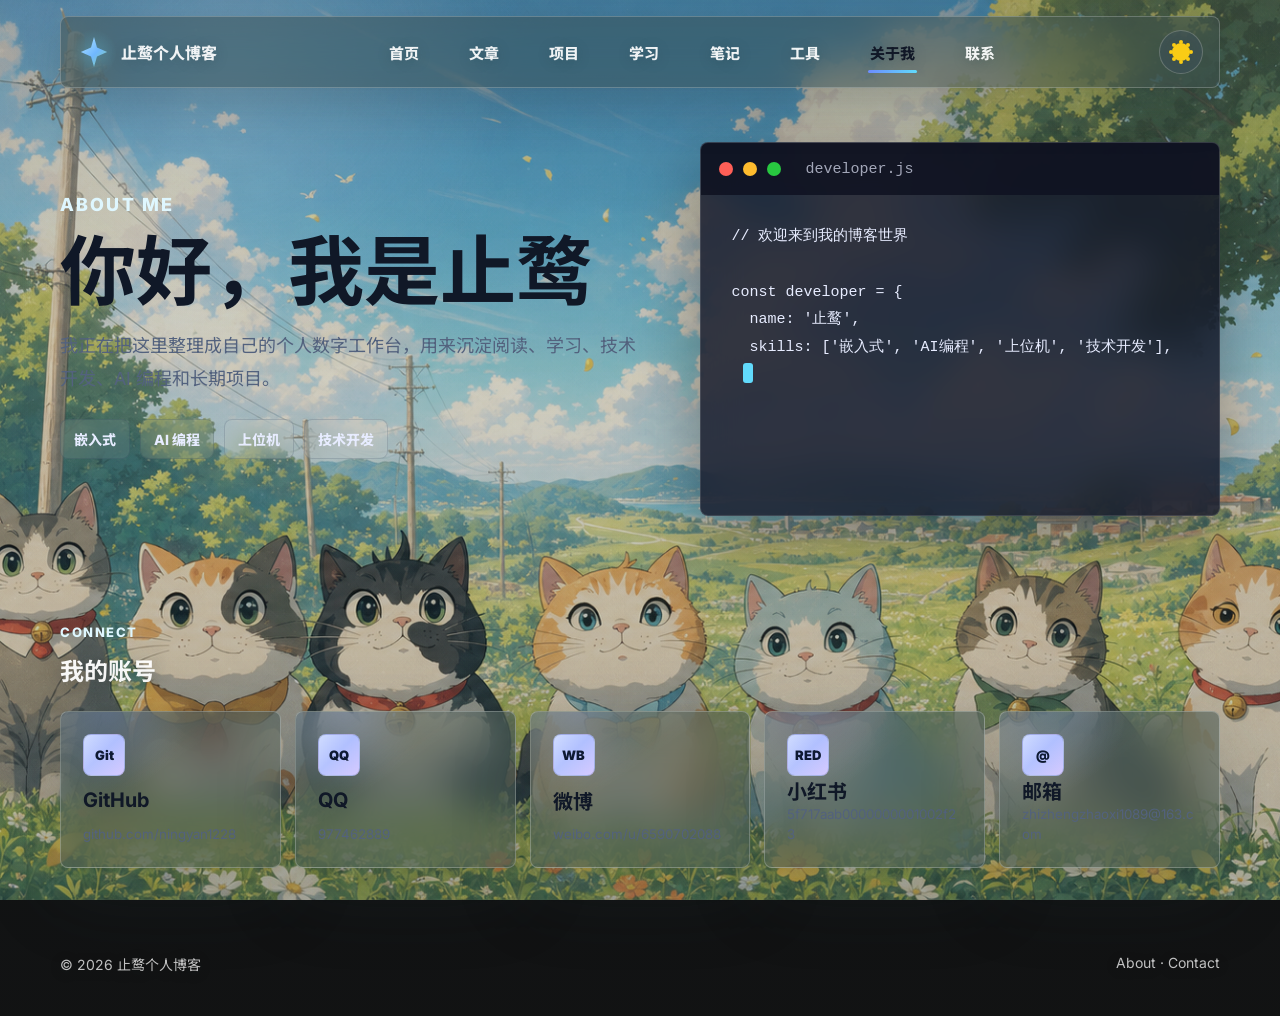
==== commit d6dbfd33: "Add files via upload" ====
--- a/about/index.html
+++ b/about/index.html
@@ -8,6 +8,7 @@
       content="止鹜个人博客的关于我页面，记录技术方向、学习目标和联系方式。"
     />
     <title>关于我 | 止鹜个人博客</title>
+    <link rel="icon" type="image/svg+xml" href="../assets/favicon.svg?v=1" />
     <link rel="preconnect" href="https://fonts.googleapis.com" />
     <link rel="preconnect" href="https://fonts.gstatic.com" crossorigin />
     <link
@@ -33,7 +34,7 @@
           <a href="../knowledge/">笔记</a>
           <a href="../tools/">工具</a>
           <a href="./" aria-current="page">关于我</a>
-          <a href="#contact">联系</a>
+          <a href="../contact/">联系</a>
         </nav>
         <button class="theme-toggle" type="button" aria-label="切换白天黑夜模式" aria-pressed="false">
           <span class="theme-toggle-sun" aria-hidden="true"></span>
--- a/assets/styles.css
+++ b/assets/styles.css
@@ -756,6 +756,51 @@
   background: linear-gradient(135deg, #dbe5ff, #b9c6ff 46%, #d9ccff);
 }
 
+.giscus-panel {
+  padding: clamp(22px, 4vw, 34px);
+}
+
+.giscus-panel .section-heading {
+  margin-bottom: 18px;
+}
+
+.giscus-panel h2 {
+  margin-bottom: 0;
+}
+
+.giscus-box {
+  min-height: 280px;
+}
+
+.giscus-setup {
+  padding: 24px;
+  border: 1px dashed rgba(248, 250, 252, 0.22);
+  border-radius: 8px;
+  color: var(--muted);
+  background: rgba(248, 250, 252, 0.06);
+}
+
+.giscus-setup strong {
+  display: block;
+  margin-bottom: 10px;
+  color: var(--text);
+  font-size: 22px;
+}
+
+.giscus-setup p {
+  max-width: 760px;
+  margin-bottom: 0;
+  line-height: 1.8;
+}
+
+.giscus-setup code {
+  padding: 2px 6px;
+  border: 1px solid var(--line);
+  border-radius: 6px;
+  color: #e7ecff;
+  background: rgba(8, 13, 26, 0.5);
+}
+
 @keyframes cursorBlink {
   50% {
     opacity: 0;
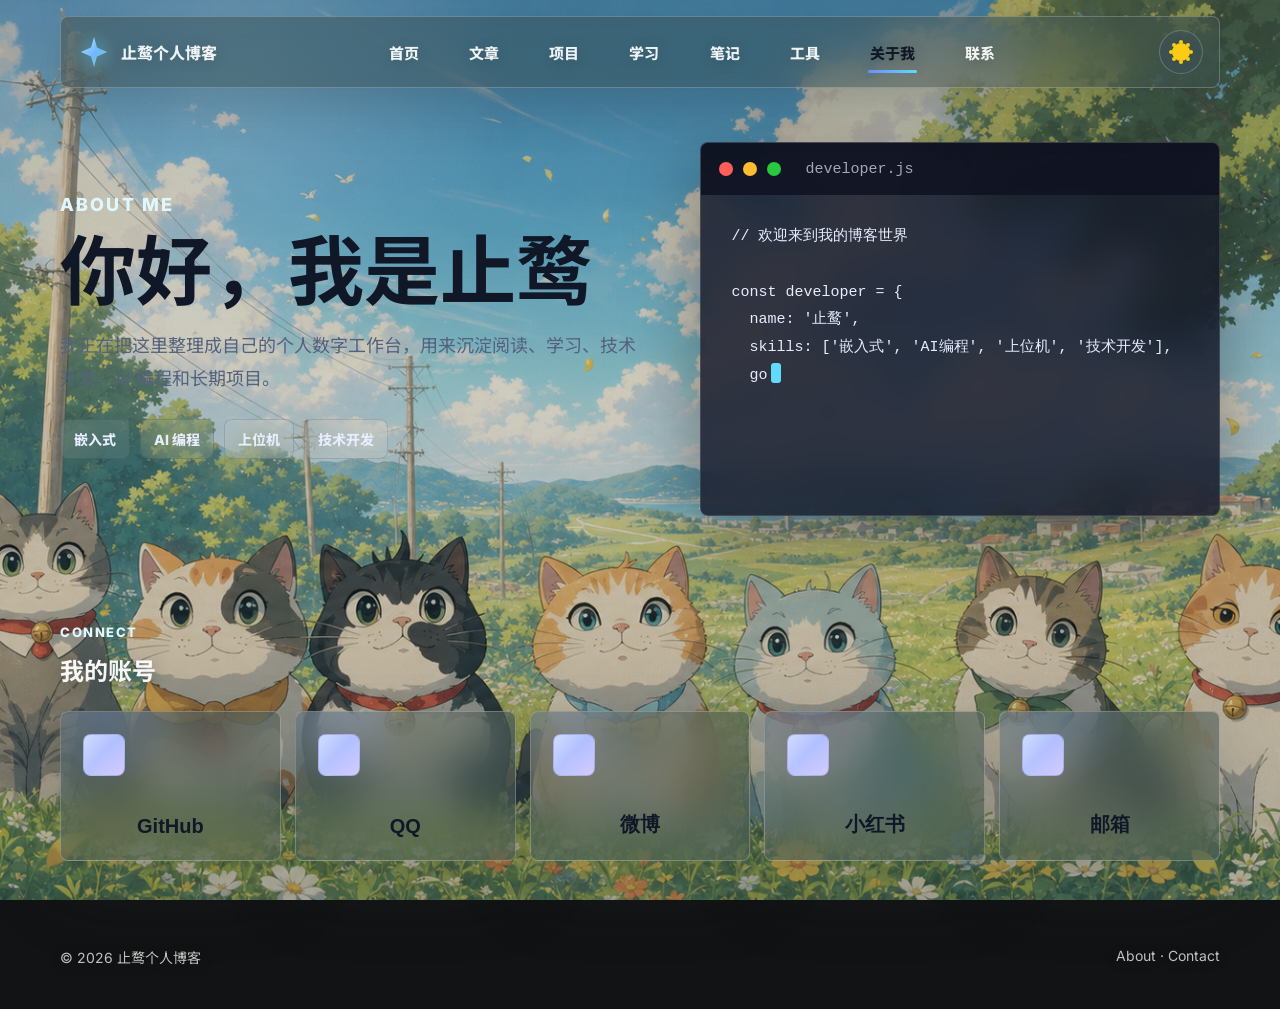
==== commit e5dd4ab0: "Add files via upload" ====
--- a/about/index.html
+++ b/about/index.html
@@ -75,31 +75,26 @@
             <h2>我的账号</h2>
           </div>
           <div class="contact-grid">
-            <a class="glass-card contact-card reveal" href="https://github.com/ningyan1228" target="_blank" rel="noopener noreferrer">
-              <span class="contact-icon">Git</span>
+            <button class="glass-card contact-card reveal" type="button" data-account-title="GitHub" data-account-value="https://github.com/ningyan1228" data-account-url="https://github.com/ningyan1228" data-account-action="打开主页">
+              <span class="contact-icon social-github" aria-hidden="true"></span>
               <strong>GitHub</strong>
-              <small>github.com/ningyan1228</small>
-            </a>
-            <div class="glass-card contact-card reveal">
-              <span class="contact-icon">QQ</span>
+            </button>
+            <button class="glass-card contact-card reveal" type="button" data-account-title="QQ" data-account-value="977462889" data-account-action="复制 QQ">
+              <span class="contact-icon social-qq" aria-hidden="true"></span>
               <strong>QQ</strong>
-              <small>977462889</small>
-            </div>
-            <a class="glass-card contact-card reveal" href="https://weibo.com/u/6590702088" target="_blank" rel="noopener noreferrer">
-              <span class="contact-icon">WB</span>
+            </button>
+            <button class="glass-card contact-card reveal" type="button" data-account-title="微博" data-account-value="https://weibo.com/u/6590702088" data-account-url="https://weibo.com/u/6590702088" data-account-action="打开主页">
+              <span class="contact-icon social-weibo" aria-hidden="true"></span>
               <strong>微博</strong>
-              <small>weibo.com/u/6590702088</small>
-            </a>
-            <a class="glass-card contact-card reveal" href="https://www.xiaohongshu.com/user/profile/5f717aab0000000001002f23?m_source=itab" target="_blank" rel="noopener noreferrer">
-              <span class="contact-icon">RED</span>
+            </button>
+            <button class="glass-card contact-card reveal" type="button" data-account-title="小红书" data-account-value="https://www.xiaohongshu.com/user/profile/5f717aab0000000001002f23?m_source=itab" data-account-url="https://www.xiaohongshu.com/user/profile/5f717aab0000000001002f23?m_source=itab" data-account-action="打开主页">
+              <span class="contact-icon social-xiaohongshu" aria-hidden="true"></span>
               <strong>小红书</strong>
-              <small>5f717aab0000000001002f23</small>
-            </a>
-            <a class="glass-card contact-card reveal" href="mailto:zhizhengzhaoxi1089@163.com">
-              <span class="contact-icon">@</span>
+            </button>
+            <button class="glass-card contact-card reveal" type="button" data-account-title="邮箱" data-account-value="zhizhengzhaoxi1089@163.com" data-account-url="mailto:zhizhengzhaoxi1089@163.com" data-account-action="发送邮件">
+              <span class="contact-icon social-mail" aria-hidden="true"></span>
               <strong>邮箱</strong>
-              <small>zhizhengzhaoxi1089@163.com</small>
-            </a>
+            </button>
           </div>
         </section>
       </main>
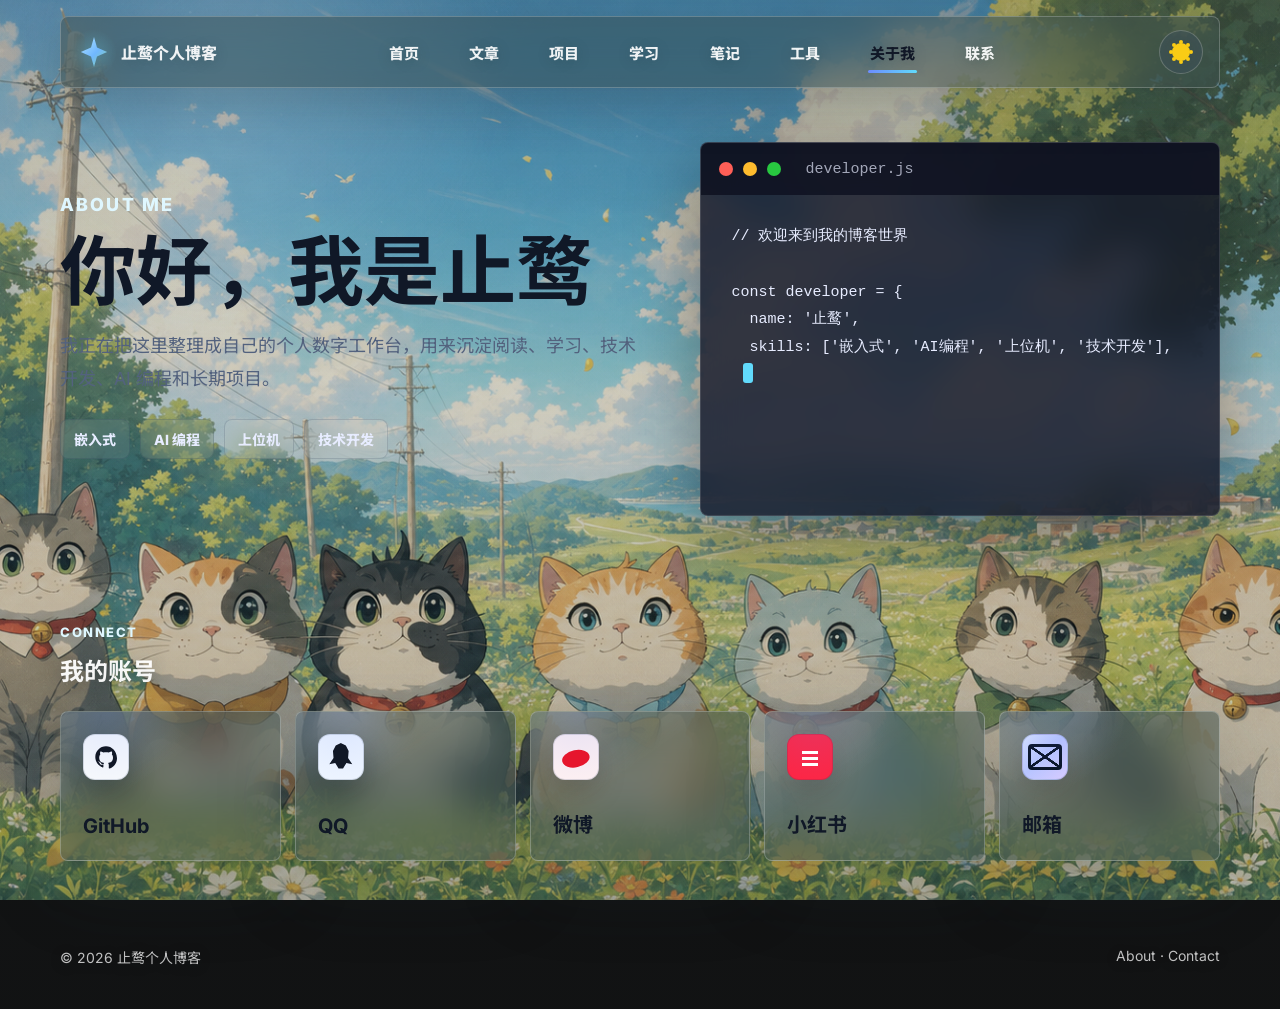
==== commit dec92623: "Add files via upload" ====
--- a/about/index.html
+++ b/about/index.html
@@ -104,7 +104,7 @@
         <span>About · Contact</span>
       </footer>
     </div>
-    <script src="../assets/main.js"></script>
+    <script src="../assets/main.js?v=20260628-analytics"></script>
     <script>
       const developerCode = document.querySelector("#developer-code");
       const codeText = `// 欢迎来到我的博客世界
--- a/assets/styles.css
+++ b/assets/styles.css
@@ -1,4 +1,4 @@
-:root {
+﻿:root {
   --bg: #0b1020;
   --bg-soft: #121a2f;
   --panel: rgba(18, 26, 47, 0.68);
@@ -100,10 +100,48 @@
   pointer-events: none;
 }
 
+.firefly-field {
+  position: fixed;
+  inset: 0;
+  z-index: 1;
+  overflow: hidden;
+  pointer-events: none;
+  mix-blend-mode: screen;
+}
+
+.firefly {
+  position: absolute;
+  top: var(--firefly-top);
+  left: var(--firefly-left);
+  width: var(--firefly-size);
+  height: var(--firefly-size);
+  border-radius: 50%;
+  background: radial-gradient(circle, rgba(255, 248, 188, 0.95) 0%, rgba(166, 232, 159, 0.58) 36%, transparent 72%);
+  box-shadow:
+    0 0 12px rgba(255, 241, 163, 0.5),
+    0 0 26px rgba(125, 222, 146, 0.28);
+  opacity: 0;
+  animation:
+    fireflyDrift var(--firefly-duration) ease-in-out infinite alternate,
+    fireflyGlow var(--firefly-pulse) ease-in-out infinite;
+  animation-delay: var(--firefly-delay);
+}
+
+.home-page .firefly-field {
+  z-index: 1;
+  opacity: 0.44;
+}
+
+body:not(.home-page) .firefly-field {
+  opacity: 0.72;
+}
+
 .page-shell {
   width: min(1160px, calc(100% - 40px));
   min-height: 100vh;
   margin: 0 auto;
+  position: relative;
+  z-index: 2;
 }
 
 .site-header {
@@ -620,6 +658,138 @@
   grid-template-columns: repeat(2, minmax(0, 1fr));
 }
 
+.recent-grid {
+  display: grid;
+  grid-template-columns: repeat(3, minmax(0, 1fr));
+  gap: 18px;
+}
+
+.recent-card {
+  display: block;
+  min-height: 180px;
+  padding: 24px;
+  text-decoration: none;
+}
+
+.recent-date {
+  display: inline-flex;
+  align-items: center;
+  min-height: 28px;
+  padding: 0 10px;
+  border: 1px solid rgba(103, 232, 249, 0.24);
+  border-radius: 999px;
+  color: var(--cyan);
+  background: rgba(103, 232, 249, 0.08);
+  font-size: 13px;
+  font-weight: 900;
+}
+
+.recent-card h3 {
+  margin: 16px 0 10px;
+  color: var(--text);
+  font-size: clamp(22px, 2.2vw, 30px);
+}
+
+.recent-card p {
+  margin: 0;
+  color: var(--muted);
+  font-size: 16px;
+  line-height: 1.8;
+}
+
+.knowledge-section + .knowledge-section {
+  margin-top: 34px;
+}
+
+.knowledge-section-heading {
+  display: flex;
+  align-items: flex-end;
+  justify-content: space-between;
+  gap: 18px;
+  margin-bottom: 18px;
+}
+
+.knowledge-section-heading h2 {
+  margin: 0;
+  color: var(--text);
+  font-size: clamp(28px, 4vw, 44px);
+}
+
+.knowledge-section-heading span {
+  color: var(--muted);
+  font-weight: 800;
+}
+
+.knowledge-card {
+  position: relative;
+}
+
+.knowledge-card.is-locked {
+  border-color: rgba(167, 139, 250, 0.22);
+}
+
+.knowledge-card.is-locked .card-icon {
+  box-shadow:
+    0 14px 34px rgba(167, 139, 250, 0.13),
+    inset 0 1px 0 rgba(255, 255, 255, 0.18);
+}
+
+.access-badge {
+  position: absolute;
+  top: 18px;
+  right: 18px;
+  z-index: 2;
+  display: inline-flex;
+  align-items: center;
+  min-height: 28px;
+  padding: 0 10px;
+  border-radius: 999px;
+  font-size: 13px;
+  font-weight: 900;
+}
+
+.access-public {
+  color: #082016;
+  background: linear-gradient(135deg, #dffbe8, #a8f3ce);
+}
+
+.access-private {
+  color: #1e1738;
+  background: linear-gradient(135deg, #e1e8ff, #dccdff);
+}
+
+.knowledge-tags {
+  display: flex;
+  flex-wrap: wrap;
+  gap: 8px;
+  margin-top: 22px;
+}
+
+.knowledge-tags span {
+  display: inline-flex;
+  align-items: center;
+  min-height: 28px;
+  padding: 0 10px;
+  border: 1px solid rgba(248, 250, 252, 0.12);
+  border-radius: 999px;
+  color: var(--muted);
+  background: rgba(248, 250, 252, 0.06);
+  font-size: 13px;
+  font-weight: 900;
+}
+
+.knowledge-card:not(.is-locked) .knowledge-tags span {
+  border-color: rgba(103, 232, 249, 0.22);
+  color: #dff8ff;
+  background: rgba(103, 232, 249, 0.08);
+}
+
+.knowledge-card.is-locked .knowledge-tags span {
+  border-color: rgba(167, 139, 250, 0.24);
+  color: #e8ddff;
+  background: rgba(167, 139, 250, 0.08);
+}
+
 .about-hero {
   display: grid;
   grid-template-columns: minmax(0, 0.9fr) minmax(360px, 0.8fr);
@@ -727,9 +897,14 @@
 
 .contact-card {
   display: grid;
+  border: 1px solid var(--line);
   min-height: 150px;
   padding: 22px;
   align-content: space-between;
+  color: inherit;
+  font: inherit;
+  text-align: left;
+  cursor: pointer;
 }
 
 .contact-card strong {
@@ -744,16 +919,166 @@
 }
 
 .contact-icon {
+  --icon-bg: #dbe5ff;
+  --icon-fg: #061022;
   display: inline-grid;
-  width: 42px;
-  height: 42px;
+  width: 46px;
+  height: 46px;
   place-items: center;
   border: 1px solid var(--line);
+  border-radius: 12px;
+  color: var(--icon-fg);
+  background: var(--icon-bg);
+  box-shadow: 0 12px 28px rgba(0, 0, 0, 0.18);
+}
+
+.contact-icon::before {
+  width: 25px;
+  height: 25px;
+  content: "";
+  background: currentColor;
+}
+
+.social-github {
+  --icon-bg: #f8fafc;
+  --icon-fg: #111827;
+}
+
+.social-github::before {
+  border-radius: 50% 50% 45% 45%;
+  clip-path: path("M12.5 1.8C6.6 1.8 1.8 6.6 1.8 12.6c0 4.8 3.1 8.9 7.4 10.3.5.1.7-.2.7-.5v-2c-3 .7-3.6-1.3-3.6-1.3-.5-1.2-1.2-1.5-1.2-1.5-1-.7.1-.7.1-.7 1.1.1 1.7 1.2 1.7 1.2 1 .1.7 2.6 3.1 1.8.1-.7.4-1.2.7-1.5-2.4-.3-5-1.2-5-5.4 0-1.2.4-2.2 1.1-3-.1-.3-.5-1.5.1-3 0 0 .9-.3 3 1.1.9-.2 1.8-.4 2.7-.4s1.8.1 2.7.4c2.1-1.4 3-1.1 3-1.1.6 1.5.2 2.7.1 3 .7.8 1.1 1.8 1.1 3 0 4.2-2.6 5.1-5 5.4.4.4.8 1 .8 2.1v3c0 .3.2.6.8.5 4.3-1.4 7.4-5.5 7.4-10.3C23.2 6.6 18.4 1.8 12.5 1.8Z");
+}
+
+.social-qq {
+  --icon-bg: #eff6ff;
+  --icon-fg: #111827;
+}
+
+.social-qq::before {
+  width: 28px;
+  height: 28px;
+  border-radius: 50% 50% 44% 44%;
+  clip-path: polygon(50% 0, 68% 9%, 78% 29%, 76% 54%, 91% 76%, 70% 71%, 58% 91%, 42% 91%, 30% 71%, 9% 76%, 24% 54%, 22% 29%, 32% 9%);
+}
+
+.social-weibo {
+  --icon-bg: #fff1f2;
+  --icon-fg: #e6162d;
+}
+
+.social-weibo::before {
+  width: 29px;
+  height: 22px;
+  border-radius: 48% 54% 44% 46%;
+  transform: rotate(-12deg);
+  clip-path: ellipse(48% 39% at 50% 58%);
+  box-shadow:
+    9px -10px 0 -7px #f59e0b,
+    12px -13px 0 -9px #e6162d;
+}
+
+.social-xiaohongshu {
+  --icon-bg: #ff2442;
+  --icon-fg: #fff;
+}
+
+.social-xiaohongshu::before {
+  width: 26px;
+  height: 22px;
+  border-radius: 5px;
+  clip-path: polygon(0 0, 100% 0, 100% 100%, 0 100%);
+  background:
+    linear-gradient(currentColor 0 0) 5px 5px / 16px 3px no-repeat,
+    linear-gradient(currentColor 0 0) 5px 11px / 16px 3px no-repeat,
+    linear-gradient(currentColor 0 0) 5px 17px / 16px 3px no-repeat;
+}
+
+.social-mail {
+  --icon-bg: linear-gradient(135deg, #dbe5ff, #b9c6ff 46%, #d9ccff);
+  --icon-fg: #061022;
+}
+
+.social-mail::before {
+  width: 28px;
+  height: 20px;
+  border: 3px solid currentColor;
+  border-radius: 4px;
+  background:
+    linear-gradient(35deg, transparent 46%, currentColor 47%, currentColor 54%, transparent 55%),
+    linear-gradient(-35deg, transparent 46%, currentColor 47%, currentColor 54%, transparent 55%);
+}
+
+.account-dialog {
+  position: fixed;
+  inset: 0;
+  z-index: 1200;
+  display: none;
+  place-items: center;
+  padding: 20px;
+}
+
+.account-dialog.is-open {
+  display: grid;
+}
+
+.account-dialog-backdrop {
+  position: absolute;
+  inset: 0;
+  background: rgba(2, 6, 16, 0.62);
+  backdrop-filter: blur(8px);
+}
+
+.account-dialog-panel {
+  position: relative;
+  z-index: 1;
+  width: min(520px, 100%);
+  padding: 26px;
+  border: 1px solid var(--line);
+  border-radius: 10px;
+  background: rgba(18, 26, 47, 0.9);
+  box-shadow: 0 30px 100px rgba(0, 0, 0, 0.42);
+}
+
+.account-dialog-title {
+  margin: 0 0 14px;
+  color: var(--text);
+  font-size: 24px;
+}
+
+.account-dialog-value {
+  overflow-wrap: anywhere;
+  margin: 0 0 20px;
+  padding: 14px;
+  border: 1px solid var(--line);
   border-radius: 8px;
-  color: #061022;
-  font-size: 13px;
-  font-weight: 900;
-  background: linear-gradient(135deg, #dbe5ff, #b9c6ff 46%, #d9ccff);
+  color: var(--muted);
+  background: rgba(248, 250, 252, 0.07);
+  line-height: 1.7;
+}
+
+.account-dialog-actions {
+  display: flex;
+  flex-wrap: wrap;
+  gap: 10px;
+}
+
+.account-dialog-actions .button {
+  min-height: 44px;
+}
+
+.account-close {
+  position: absolute;
+  top: 14px;
+  right: 14px;
+  display: grid;
+  width: 34px;
+  height: 34px;
+  place-items: center;
+  border: 1px solid var(--line);
+  border-radius: 50%;
+  color: var(--text);
+  background: rgba(248, 250, 252, 0.08);
+  cursor: pointer;
 }
 
 .giscus-panel {
@@ -766,6 +1091,24 @@
 
 .giscus-panel h2 {
   margin-bottom: 0;
+}
+
+.giscus-fallback {
+  display: flex;
+  align-items: center;
+  justify-content: space-between;
+  gap: 14px;
+  margin-bottom: 18px;
+  padding: 14px;
+  border: 1px solid var(--line);
+  border-radius: 8px;
+  background: rgba(248, 250, 252, 0.06);
+}
+
+.giscus-fallback p {
+  margin: 0;
+  color: var(--muted);
+  line-height: 1.6;
 }
 
 .giscus-box {
@@ -804,6 +1147,35 @@
 @keyframes cursorBlink {
   50% {
     opacity: 0;
+  }
+}
+
+@keyframes fireflyDrift {
+  0% {
+    transform: translate3d(0, 0, 0) scale(0.82);
+  }
+
+  50% {
+    transform: translate3d(calc(var(--firefly-x) * 0.42), calc(var(--firefly-y) * 0.58), 0) scale(1.08);
+  }
+
+  100% {
+    transform: translate3d(var(--firefly-x), var(--firefly-y), 0) scale(0.9);
+  }
+}
+
+@keyframes fireflyGlow {
+  0%,
+  100% {
+    opacity: 0.14;
+  }
+
+  42% {
+    opacity: 0.86;
+  }
+
+  68% {
+    opacity: 0.34;
   }
 }
 
@@ -1049,6 +1421,44 @@
   transform: translateY(-1px);
 }
 
+.tool-filterbar {
+  display: flex;
+  flex-wrap: wrap;
+  gap: 8px;
+  padding: 14px 18px;
+  border-bottom: 1px solid var(--line);
+  background: rgba(248, 250, 252, 0.035);
+}
+
+.tool-filter-button {
+  min-height: 34px;
+  padding: 0 13px;
+  border: 1px solid rgba(248, 250, 252, 0.12);
+  border-radius: 8px;
+  color: var(--muted);
+  background: rgba(248, 250, 252, 0.055);
+  font: inherit;
+  font-size: 13px;
+  font-weight: 900;
+  cursor: pointer;
+  transition:
+    color 180ms ease,
+    border-color 180ms ease,
+    background 180ms ease,
+    transform 180ms ease;
+}
+
+.tool-filter-button:hover,
+.tool-filter-button.is-active {
+  color: #122033;
+  border-color: rgba(206, 255, 239, 0.5);
+  background: linear-gradient(135deg, #dff7ff, #d9ffe9);
+}
+
+.tool-filter-button:hover {
+  transform: translateY(-1px);
+}
+
 .finder-columns {
   display: none;
   grid-template-columns: minmax(240px, 1fr) 120px 130px 190px;
@@ -1085,6 +1495,10 @@
     background 180ms ease,
     box-shadow 180ms ease;
   overflow: hidden;
+}
+
+.finder-project-card.is-hidden {
+  display: none;
 }
 
 body.light-theme .finder-project-card {
@@ -1667,6 +2081,7 @@
 
   .project-grid,
   .knowledge-grid,
+  .recent-grid,
   .practice-grid,
   .about-hero,
   .article-list,
@@ -2050,6 +2465,592 @@
   mask-image: linear-gradient(to bottom, transparent 0%, #000 12%, #000 88%, transparent 100%);
 }
 
+/* Compact page heading panels for inner pages */
+body:not(.home-page) .page-hero {
+  max-width: 900px;
+  margin: 18px auto 0;
+  padding: clamp(18px, 3vw, 30px) clamp(22px, 4vw, 46px);
+  border-radius: 8px;
+}
+
+body:not(.home-page) .page-hero .eyebrow {
+  margin-bottom: 8px;
+}
+
+body:not(.home-page) .page-hero h1 {
+  margin-bottom: 8px;
+  font-size: clamp(34px, 4.8vw, 54px);
+  line-height: 1;
+}
+
+body:not(.home-page) .page-hero p {
+  max-width: 760px;
+  margin-bottom: 0;
+  font-size: clamp(15px, 1.8vw, 18px);
+  line-height: 1.62;
+}
+
+/* Mobile density fixes for inner pages */
+@media (max-width: 880px) {
+  body:not(.home-page) .site-header {
+    display: grid;
+    grid-template-columns: minmax(0, 1fr) auto;
+    align-items: center;
+    gap: 8px 10px;
+    padding: 10px 12px;
+  }
+
+  body:not(.home-page) .brand {
+    width: auto;
+    min-width: 0;
+  }
+
+  body:not(.home-page) .site-nav {
+    grid-column: 1 / -1;
+    width: 100%;
+    padding-bottom: 2px;
+  }
+
+  body:not(.home-page) .theme-toggle {
+    grid-column: 2;
+    grid-row: 1;
+  }
+
+  body:not(.home-page) .page-hero {
+    margin-top: 12px;
+    padding: 20px 24px;
+  }
+
+  body:not(.home-page) .finder-window {
+    margin-top: 18px;
+  }
+
+  body:not(.home-page) .finder-window.reveal {
+    opacity: 1;
+    transform: none;
+    transition: none;
+  }
+}
+
+@media (max-width: 520px) {
+  body:not(.home-page) .page-shell {
+    width: min(100% - 18px, 440px);
+  }
+
+  body:not(.home-page) .site-header {
+    margin-top: 10px;
+    padding: 9px 10px;
+  }
+
+  body:not(.home-page) .brand {
+    width: auto;
+    font-size: 16px;
+  }
+
+  body:not(.home-page) .brand-mark {
+    width: 30px;
+    height: 30px;
+  }
+
+  body:not(.home-page) .brand-mark::before {
+    width: 26px;
+    height: 26px;
+  }
+
+  body:not(.home-page) .brand-mark::after {
+    width: 44px;
+    height: 44px;
+  }
+
+  body:not(.home-page) .theme-toggle {
+    width: 40px;
+    height: 40px;
+  }
+
+  body:not(.home-page) .site-nav {
+    gap: 16px;
+  }
+
+  body:not(.home-page) .site-nav a {
+    padding: 8px 1px;
+    font-size: 14px;
+  }
+
+  body:not(.home-page) .page-hero {
+    margin-top: 10px;
+    padding: 16px 18px;
+  }
+
+  body:not(.home-page) .page-hero .eyebrow {
+    margin-bottom: 6px;
+  }
+
+  body:not(.home-page) .page-hero h1 {
+    margin-bottom: 8px;
+    font-size: 36px;
+  }
+
+  body:not(.home-page) .page-hero p {
+    font-size: 15px;
+    line-height: 1.56;
+  }
+
+  body:not(.home-page) .finder-window {
+    margin-top: 14px;
+  }
+
+  body:not(.home-page) .finder-titlebar {
+    min-height: auto;
+    padding: 12px;
+  }
+
+  body:not(.home-page) .finder-toolbar {
+    gap: 6px;
+  }
+
+  body:not(.home-page) .finder-view-button {
+    min-height: 32px;
+    padding: 0 10px;
+    font-size: 13px;
+  }
+}
+/* Personal calendar workspace */
+.calendar-dashboard {
+  display: grid;
+  grid-template-columns: minmax(320px, 0.95fr) minmax(360px, 1.05fr);
+  gap: 18px;
+  align-items: start;
+}
+
+.calendar-side {
+  display: grid;
+  gap: 14px;
+}
+
+.calendar-panel {
+  padding: clamp(18px, 2.2vw, 26px);
+}
+
+.calendar-month {
+  min-height: 100%;
+}
+
+.calendar-toolbar {
+  display: flex;
+  align-items: center;
+  justify-content: space-between;
+  gap: 12px;
+  margin-bottom: 18px;
+}
+
+.calendar-toolbar h2,
+.calendar-section-title h2 {
+  margin: 0;
+  line-height: 1.15;
+}
+
+.calendar-toolbar h2 {
+  font-size: clamp(24px, 3vw, 34px);
+}
+
+.calendar-section-title {
+  margin-bottom: 14px;
+}
+
+.calendar-section-title .eyebrow {
+  margin-bottom: 6px;
+}
+
+.calendar-nav {
+  display: grid;
+  width: 42px;
+  height: 42px;
+  place-items: center;
+  border: 1px solid var(--line);
+  border-radius: 8px;
+  color: var(--text);
+  background: rgba(248, 250, 252, 0.07);
+  box-shadow: inset 0 1px 0 rgba(255, 255, 255, 0.08);
+  cursor: pointer;
+  transition:
+    transform 0.2s ease,
+    border-color 0.2s ease,
+    background 0.2s ease;
+}
+
+.calendar-nav:hover {
+  transform: translateY(-2px);
+  border-color: rgba(248, 250, 252, 0.28);
+  background: rgba(248, 250, 252, 0.12);
+}
+
+.calendar-weekdays,
+.calendar-grid-days {
+  display: grid;
+  grid-template-columns: repeat(7, minmax(0, 1fr));
+  gap: 8px;
+}
+
+.calendar-weekdays {
+  margin-bottom: 8px;
+}
+
+.calendar-weekdays span {
+  color: var(--muted-soft);
+  font-size: 13px;
+  font-weight: 800;
+  text-align: center;
+}
+
+.calendar-day {
+  position: relative;
+  min-height: 58px;
+  border: 1px solid rgba(248, 250, 252, 0.12);
+  border-radius: 8px;
+  color: var(--text);
+  font: inherit;
+  font-weight: 800;
+  background: rgba(248, 250, 252, 0.055);
+  cursor: default;
+}
+
+.calendar-day.is-muted {
+  opacity: 0.42;
+}
+
+.calendar-day.is-today {
+  color: #061022;
+  background: linear-gradient(135deg, #dbe5ff, #b9c6ff 48%, #d9ccff);
+  box-shadow:
+    0 14px 34px rgba(108, 140, 255, 0.26),
+    0 0 0 1px rgba(255, 255, 255, 0.22) inset;
+}
+
+.calendar-day.has-record::after {
+  position: absolute;
+  right: 9px;
+  bottom: 8px;
+  width: 6px;
+  height: 6px;
+  content: "";
+  border-radius: 50%;
+  background: var(--cyan);
+  box-shadow: 0 0 12px rgba(97, 218, 251, 0.7);
+}
+
+.calendar-overview {
+  margin-top: 18px;
+  padding: 18px;
+  border: 1px solid rgba(248, 250, 252, 0.12);
+  border-radius: 8px;
+  background:
+    radial-gradient(circle at 16% 8%, rgba(97, 218, 251, 0.13), transparent 30%),
+    rgba(248, 250, 252, 0.045);
+}
+
+.calendar-clock {
+  display: grid;
+  gap: 6px;
+  margin-bottom: 16px;
+  padding: 16px;
+  border: 1px solid rgba(97, 218, 251, 0.14);
+  border-radius: 8px;
+  background: rgba(7, 12, 24, 0.22);
+}
+
+.calendar-clock span {
+  color: var(--muted);
+  font-weight: 700;
+}
+
+.calendar-clock strong {
+  color: var(--text);
+  font-size: clamp(34px, 4vw, 52px);
+  line-height: 1;
+  letter-spacing: 0.02em;
+}
+
+.calendar-stat-grid {
+  display: grid;
+  grid-template-columns: repeat(2, minmax(0, 1fr));
+  gap: 10px;
+}
+
+.calendar-stat {
+  min-height: 86px;
+  padding: 14px;
+  border: 1px solid rgba(248, 250, 252, 0.1);
+  border-radius: 8px;
+  background: rgba(248, 250, 252, 0.055);
+}
+
+.calendar-stat span {
+  display: block;
+  margin-bottom: 10px;
+  color: var(--muted-soft);
+  font-size: 13px;
+  font-weight: 800;
+}
+
+.calendar-stat strong {
+  display: block;
+  overflow: hidden;
+  color: rgba(248, 250, 252, 0.94);
+  font-size: 20px;
+  line-height: 1.35;
+  text-overflow: ellipsis;
+  white-space: nowrap;
+}
+
+.calendar-inline-form {
+  display: grid;
+  grid-template-columns: minmax(0, 1fr) auto;
+  gap: 10px;
+}
+
+.calendar-countdown .calendar-inline-form {
+  grid-template-columns: minmax(0, 1fr) 156px auto;
+}
+
+.calendar-panel input,
+.calendar-panel textarea,
+.diary-lock-dialog input {
+  width: 100%;
+  border: 1px solid rgba(248, 250, 252, 0.14);
+  border-radius: 8px;
+  color: var(--text);
+  background: rgba(7, 12, 24, 0.38);
+  font: inherit;
+  line-height: 1.6;
+  outline: none;
+  transition:
+    border-color 0.2s ease,
+    box-shadow 0.2s ease,
+    background 0.2s ease;
+}
+
+.calendar-panel input,
+.diary-lock-dialog input {
+  min-height: 44px;
+  padding: 0 14px;
+}
+
+.calendar-panel textarea {
+  resize: vertical;
+  padding: 12px 14px;
+}
+
+.calendar-panel input:focus,
+.calendar-panel textarea:focus,
+.diary-lock-dialog input:focus {
+  border-color: rgba(108, 140, 255, 0.62);
+  background: rgba(7, 12, 24, 0.52);
+  box-shadow: 0 0 0 4px rgba(108, 140, 255, 0.12);
+}
+
+.calendar-list {
+  display: grid;
+  gap: 8px;
+  padding: 0;
+  margin: 14px 0 0;
+  list-style: none;
+}
+
+.calendar-list li {
+  display: flex;
+  align-items: center;
+  justify-content: space-between;
+  gap: 10px;
+  padding: 10px 12px;
+  border: 1px solid rgba(248, 250, 252, 0.1);
+  border-radius: 8px;
+  background: rgba(248, 250, 252, 0.055);
+}
+
+.calendar-list label {
+  display: inline-flex;
+  align-items: center;
+  min-width: 0;
+  gap: 9px;
+}
+
+.calendar-list input[type="checkbox"] {
+  width: 16px;
+  min-width: 16px;
+  height: 16px;
+  min-height: 16px;
+  padding: 0;
+}
+
+.calendar-list span {
+  overflow-wrap: anywhere;
+}
+
+.calendar-list li.is-done span {
+  opacity: 0.62;
+  text-decoration: line-through;
+}
+
+.calendar-list button[data-delete-task] {
+  display: grid;
+  width: 28px;
+  min-width: 28px;
+  height: 28px;
+  place-items: center;
+  border: 1px solid rgba(248, 250, 252, 0.12);
+  border-radius: 8px;
+  color: var(--muted);
+  background: rgba(248, 250, 252, 0.06);
+  cursor: pointer;
+}
+
+.countdown-result {
+  margin-top: 12px;
+  padding: 13px 14px;
+  border: 1px solid rgba(97, 218, 251, 0.16);
+  border-radius: 8px;
+  color: rgba(232, 240, 255, 0.92);
+  background: rgba(97, 218, 251, 0.075);
+}
+
+.calendar-diary-actions {
+  display: flex;
+  flex-wrap: wrap;
+  gap: 10px;
+  margin-top: 10px;
+}
+
+.recent-records {
+  display: grid;
+  grid-template-columns: repeat(3, minmax(0, 1fr));
+  gap: 12px;
+}
+
+.recent-record {
+  min-height: 124px;
+  padding: 16px;
+  border: 1px solid rgba(248, 250, 252, 0.12);
+  border-radius: 8px;
+  background: rgba(248, 250, 252, 0.055);
+}
+
+.recent-record time {
+  display: block;
+  margin-bottom: 10px;
+  color: var(--cyan);
+  font-size: 13px;
+  font-weight: 800;
+  letter-spacing: 0.08em;
+  text-transform: uppercase;
+}
+
+.recent-record strong {
+  display: block;
+  margin-bottom: 8px;
+}
+
+.recent-record p {
+  margin: 0;
+  color: var(--muted);
+  line-height: 1.7;
+}
+
+.calendar-empty {
+  color: var(--muted);
+}
+
+.diary-lock-backdrop {
+  position: fixed;
+  inset: 0;
+  z-index: 1000;
+  display: grid;
+  place-items: center;
+  padding: 20px;
+  background: rgba(3, 7, 18, 0.68);
+  backdrop-filter: blur(12px);
+}
+
+.diary-lock-dialog {
+  position: relative;
+  width: min(440px, 100%);
+  padding: 26px;
+  border: 1px solid var(--line);
+  border-radius: 8px;
+  background:
+    linear-gradient(145deg, rgba(248, 250, 252, 0.12), transparent 42%),
+    rgba(18, 26, 47, 0.88);
+  box-shadow: 0 30px 90px rgba(0, 0, 0, 0.5);
+}
+
+.diary-lock-dialog h2 {
+  margin: 0 0 8px;
+  font-size: 30px;
+}
+
+.diary-lock-dialog p:not(.eyebrow) {
+  margin: 0 0 16px;
+  color: var(--muted);
+}
+
+.diary-lock-dialog input {
+  margin-bottom: 10px;
+}
+
+.diary-lock-dialog .button {
+  width: 100%;
+  margin-top: 6px;
+}
+
+.diary-lock-error {
+  min-height: 22px;
+  color: #fecaca;
+  font-weight: 700;
+}
+
+.diary-lock-close {
+  position: absolute;
+  top: 12px;
+  right: 12px;
+  display: grid;
+  width: 34px;
+  height: 34px;
+  place-items: center;
+  border: 1px solid rgba(248, 250, 252, 0.14);
+  border-radius: 8px;
+  color: var(--text);
+  background: rgba(248, 250, 252, 0.06);
+  cursor: pointer;
+}
+
+@media (max-width: 880px) {
+  .calendar-dashboard {
+    grid-template-columns: 1fr;
+  }
+
+  .recent-records {
+    grid-template-columns: repeat(2, minmax(0, 1fr));
+  }
+}
+
+@media (max-width: 620px) {
+  .calendar-inline-form,
+  .calendar-countdown .calendar-inline-form {
+    grid-template-columns: 1fr;
+  }
+
+  .calendar-day {
+    min-height: 44px;
+  }
+
+  .calendar-stat-grid {
+    grid-template-columns: 1fr;
+  }
+
+  .recent-records {
+    grid-template-columns: 1fr;
+  }
+}
+
 body.home-page #starfield {
   z-index: -2;
   opacity: 0.38;
@@ -2101,7 +3102,9 @@
   z-index: 1;
 }
 
-.home-page main > .split-section {
+.home-page main > .split-section,
+.home-page main > .status-section,
+.home-page main > .recent-section {
   width: min(1160px, calc(100% - 40px));
   margin-right: auto;
   margin-left: auto;
@@ -2119,6 +3122,113 @@
   margin-left: 0;
 }
 
+
+.status-section {
+  padding-top: clamp(18px, 4vw, 44px);
+  padding-bottom: clamp(18px, 4vw, 44px);
+}
+
+.status-panel {
+  padding: clamp(22px, 3vw, 34px);
+}
+
+.status-heading {
+  display: flex;
+  align-items: flex-start;
+  justify-content: space-between;
+  gap: 18px;
+}
+
+.status-heading h2 {
+  margin: 6px 0 0;
+  font-size: clamp(28px, 4vw, 44px);
+  line-height: 1;
+}
+
+.status-pill {
+  display: inline-flex;
+  align-items: center;
+  min-height: 34px;
+  padding: 0 14px;
+  border: 1px solid rgba(148, 163, 184, 0.24);
+  border-radius: 999px;
+  color: rgba(226, 232, 240, 0.9);
+  background: rgba(15, 23, 42, 0.36);
+  font-size: 14px;
+  font-weight: 800;
+  white-space: nowrap;
+}
+
+.status-pill.is-ok {
+  border-color: rgba(76, 211, 194, 0.36);
+  color: #c8fff5;
+  background: rgba(20, 184, 166, 0.16);
+  box-shadow: 0 0 22px rgba(20, 184, 166, 0.12);
+}
+
+.status-pill.is-error {
+  border-color: rgba(248, 113, 113, 0.36);
+  color: #fee2e2;
+  background: rgba(239, 68, 68, 0.14);
+}
+
+.status-grid {
+  display: grid;
+  grid-template-columns: repeat(4, minmax(0, 1fr));
+  gap: 12px;
+  margin-top: 22px;
+}
+
+.status-item {
+  min-width: 0;
+  padding: 16px;
+  border: 1px solid rgba(148, 163, 184, 0.16);
+  border-radius: 16px;
+  background: rgba(8, 13, 26, 0.28);
+}
+
+.status-item span {
+  display: block;
+  margin-bottom: 8px;
+  color: rgba(203, 213, 225, 0.72);
+  font-size: 13px;
+  font-weight: 800;
+  letter-spacing: 0.08em;
+  text-transform: uppercase;
+}
+
+.status-item strong {
+  display: block;
+  overflow: hidden;
+  color: #f8fafc;
+  font-size: clamp(16px, 2vw, 20px);
+  line-height: 1.25;
+  text-overflow: ellipsis;
+  white-space: nowrap;
+}
+
+.status-message {
+  margin: 18px 0 0;
+  color: rgba(203, 213, 225, 0.82);
+  font-size: clamp(15px, 1.8vw, 18px);
+  line-height: 1.8;
+}
+
+@media (max-width: 860px) {
+  .status-grid {
+    grid-template-columns: repeat(2, minmax(0, 1fr));
+  }
+}
+
+@media (max-width: 560px) {
+  .status-heading {
+    flex-direction: column;
+  }
+
+  .status-grid {
+    grid-template-columns: 1fr;
+  }
+}
 .home-page .site-header,
 body.home-page.light-theme .site-header {
   z-index: 20;
@@ -2237,3 +3347,257 @@
     padding-top: 230px;
   }
 }
+
+/* NASA documentary home upgrade */
+body.home-page,
+body.home-page.light-theme {
+  background: #05070d;
+}
+
+.home-page main {
+  isolation: isolate;
+  min-height: 100vh;
+  overflow: hidden;
+  background:
+    radial-gradient(circle at 50% 28%, rgba(255, 221, 159, 0.2), transparent 12rem),
+    radial-gradient(ellipse at 50% 28%, rgba(92, 175, 255, 0.34), transparent 34rem),
+    linear-gradient(180deg, rgba(5, 7, 13, 0.14) 0%, rgba(5, 7, 13, 0.5) 28%, rgba(5, 7, 13, 0.78) 100%),
+    url("earth-starry-panorama.png") center 58% / cover fixed no-repeat;
+}
+
+.home-page .hero-wallpaper {
+  min-height: clamp(430px, 54vh, 620px);
+  border-bottom: 0;
+  background:
+    radial-gradient(ellipse at 50% 58%, rgba(255, 255, 255, 0.42), transparent 17rem),
+    linear-gradient(180deg, rgba(2, 6, 16, 0.08) 0%, rgba(2, 6, 16, 0.02) 46%, rgba(5, 7, 13, 0.6) 88%, transparent 100%),
+    url("earth-dawn-panorama.png") center 58% / cover no-repeat;
+  box-shadow: none;
+  mask-image: linear-gradient(to bottom, #000 0%, #000 58%, rgba(0, 0, 0, 0.82) 72%, transparent 100%);
+}
+
+.home-page .hero-wallpaper::before {
+  position: absolute;
+  right: 0;
+  bottom: 14%;
+  left: 0;
+  height: clamp(78px, 9vw, 138px);
+  content: "";
+  pointer-events: none;
+  background:
+    radial-gradient(ellipse at 50% 45%, rgba(255, 255, 255, 0.72), transparent 24%),
+    linear-gradient(180deg, transparent 0%, rgba(95, 190, 255, 0.34) 32%, rgba(17, 94, 170, 0.28) 54%, transparent 100%);
+  filter: blur(10px);
+  opacity: 0.88;
+  animation: horizonBreath 7s ease-in-out infinite;
+}
+
+.home-page .hero-wallpaper::after {
+  right: 0;
+  bottom: clamp(-210px, -14vw, -120px);
+  left: 0;
+  height: clamp(250px, 26vw, 420px);
+  background:
+    radial-gradient(ellipse at 50% 4%, rgba(255, 255, 255, 0.28), transparent 19%),
+    radial-gradient(ellipse at 50% 16%, rgba(93, 180, 255, 0.28), transparent 36%),
+    linear-gradient(180deg, rgba(28, 118, 190, 0.18) 0%, rgba(9, 28, 58, 0.66) 38%, rgba(5, 7, 13, 0.92) 72%, transparent 100%);
+  filter: blur(18px);
+  opacity: 0.98;
+}
+
+.home-page .intro-hero,
+.home-page .intro-hero.hero,
+body.home-page.light-theme .intro-hero {
+  position: relative;
+  z-index: 2;
+  min-height: clamp(470px, 52vh, 620px);
+  margin-top: clamp(-150px, -10vw, -90px);
+  padding: clamp(118px, 12vw, 178px) 0 clamp(54px, 7vw, 84px);
+}
+
+.home-page .intro-hero::before {
+  position: absolute;
+  inset: clamp(-190px, -14vw, -118px) 0 auto;
+  z-index: -1;
+  height: clamp(260px, 28vw, 440px);
+  content: "";
+  pointer-events: none;
+  background:
+    linear-gradient(180deg, rgba(5, 7, 13, 0) 0%, rgba(24, 97, 164, 0.2) 18%, rgba(7, 16, 35, 0.72) 46%, rgba(5, 7, 13, 0.2) 100%),
+    radial-gradient(ellipse at 50% 14%, rgba(152, 209, 255, 0.24), transparent 44%);
+  filter: blur(10px);
+}
+
+.home-page .intro-hero::after {
+  position: absolute;
+  inset: 0;
+  z-index: -2;
+  content: "";
+  pointer-events: none;
+  background:
+    linear-gradient(rgba(164, 207, 255, 0.045) 1px, transparent 1px),
+    linear-gradient(90deg, rgba(164, 207, 255, 0.035) 1px, transparent 1px);
+  background-size: 96px 96px;
+  mask-image: radial-gradient(ellipse at center, #000 0%, transparent 74%);
+}
+
+.home-page .intro-hero .hero-content {
+  width: min(860px, calc(100vw - 40px));
+  max-width: 860px;
+}
+
+.home-page .intro-hero .eyebrow {
+  color: rgba(216, 239, 255, 0.9);
+  letter-spacing: 0.16em;
+  text-shadow: 0 0 22px rgba(118, 190, 255, 0.44);
+}
+
+.home-page .intro-hero h1 {
+  font-size: clamp(62px, 8.8vw, 116px);
+  letter-spacing: 0.02em;
+  text-shadow:
+    0 0 34px rgba(120, 180, 255, 0.16),
+    0 24px 60px rgba(0, 0, 0, 0.62);
+}
+
+.home-page .intro-hero .subtitle {
+  color: rgba(248, 250, 252, 0.96);
+  letter-spacing: 0.03em;
+  text-shadow: 0 0 24px rgba(118, 190, 255, 0.18);
+}
+
+.home-page .intro-hero .hero-copy {
+  color: rgba(216, 226, 246, 0.86);
+  text-shadow: 0 12px 32px rgba(0, 0, 0, 0.48);
+}
+
+.home-page main > .split-section {
+  position: relative;
+  z-index: 2;
+  grid-template-columns: repeat(2, minmax(0, 1fr));
+  gap: clamp(18px, 2vw, 24px);
+  padding-bottom: clamp(52px, 8vw, 96px);
+}
+
+.home-page .feature-card {
+  min-height: clamp(210px, 20vw, 270px);
+  border-color: rgba(120, 180, 255, 0.12);
+  background:
+    linear-gradient(145deg, rgba(152, 204, 255, 0.12), transparent 36%),
+    rgba(20, 25, 40, 0.46);
+  box-shadow:
+    0 24px 72px rgba(0, 0, 0, 0.52),
+    inset 0 1px 0 rgba(255, 255, 255, 0.06);
+  backdrop-filter: blur(20px);
+}
+
+.home-page .feature-card:hover {
+  border-color: rgba(152, 204, 255, 0.26);
+  background:
+    linear-gradient(145deg, rgba(152, 204, 255, 0.17), transparent 38%),
+    rgba(20, 25, 40, 0.56);
+}
+
+.home-page .feature-kicker {
+  color: #8ed8ff;
+  letter-spacing: 0.14em;
+}
+
+.meteor-field {
+  position: fixed;
+  inset: 0;
+  z-index: 3;
+  overflow: hidden;
+  pointer-events: none;
+}
+
+.meteor {
+  position: absolute;
+  top: var(--meteor-top);
+  left: var(--meteor-left);
+  width: var(--meteor-length);
+  height: 2px;
+  border-radius: 999px;
+  background: linear-gradient(90deg, transparent, rgba(174, 220, 255, 0.82), #f8fafc);
+  filter: drop-shadow(0 0 10px rgba(118, 190, 255, 0.7));
+  opacity: 0;
+  transform: rotate(-24deg) translate3d(0, 0, 0);
+  transform-origin: right center;
+  animation: meteorFly var(--meteor-duration) cubic-bezier(0.16, 0.78, 0.34, 1) forwards;
+}
+
+.meteor::after {
+  position: absolute;
+  right: -2px;
+  top: 50%;
+  width: 5px;
+  height: 5px;
+  content: "";
+  border-radius: 50%;
+  background: #fff;
+  box-shadow:
+    0 0 14px rgba(255, 255, 255, 0.9),
+    0 0 28px rgba(118, 190, 255, 0.65);
+  transform: translateY(-50%);
+}
+
+@keyframes horizonBreath {
+  0%,
+  100% {
+    opacity: 0.72;
+    transform: scaleX(0.98);
+  }
+
+  50% {
+    opacity: 0.98;
+    transform: scaleX(1.02);
+  }
+}
+
+@keyframes meteorFly {
+  0% {
+    opacity: 0;
+    transform: rotate(-24deg) translate3d(0, 0, 0);
+  }
+
+  10% {
+    opacity: var(--meteor-opacity);
+  }
+
+  72% {
+    opacity: var(--meteor-opacity);
+  }
+
+  100% {
+    opacity: 0;
+    transform: rotate(-24deg) translate3d(-58vw, 34vh, 0);
+  }
+}
+
+@media (max-width: 880px) {
+  .home-page .hero-wallpaper {
+    min-height: 420px;
+  }
+
+  .home-page .intro-hero,
+  .home-page .intro-hero.hero {
+    margin-top: -92px;
+  }
+
+  .home-page main > .split-section {
+    grid-template-columns: 1fr;
+  }
+}
+
+@media (max-width: 520px) {
+  .home-page .hero-wallpaper {
+    min-height: 360px;
+  }
+
+  .home-page .intro-hero h1 {
+    font-size: clamp(48px, 16vw, 68px);
+  }
+}
+
+
+
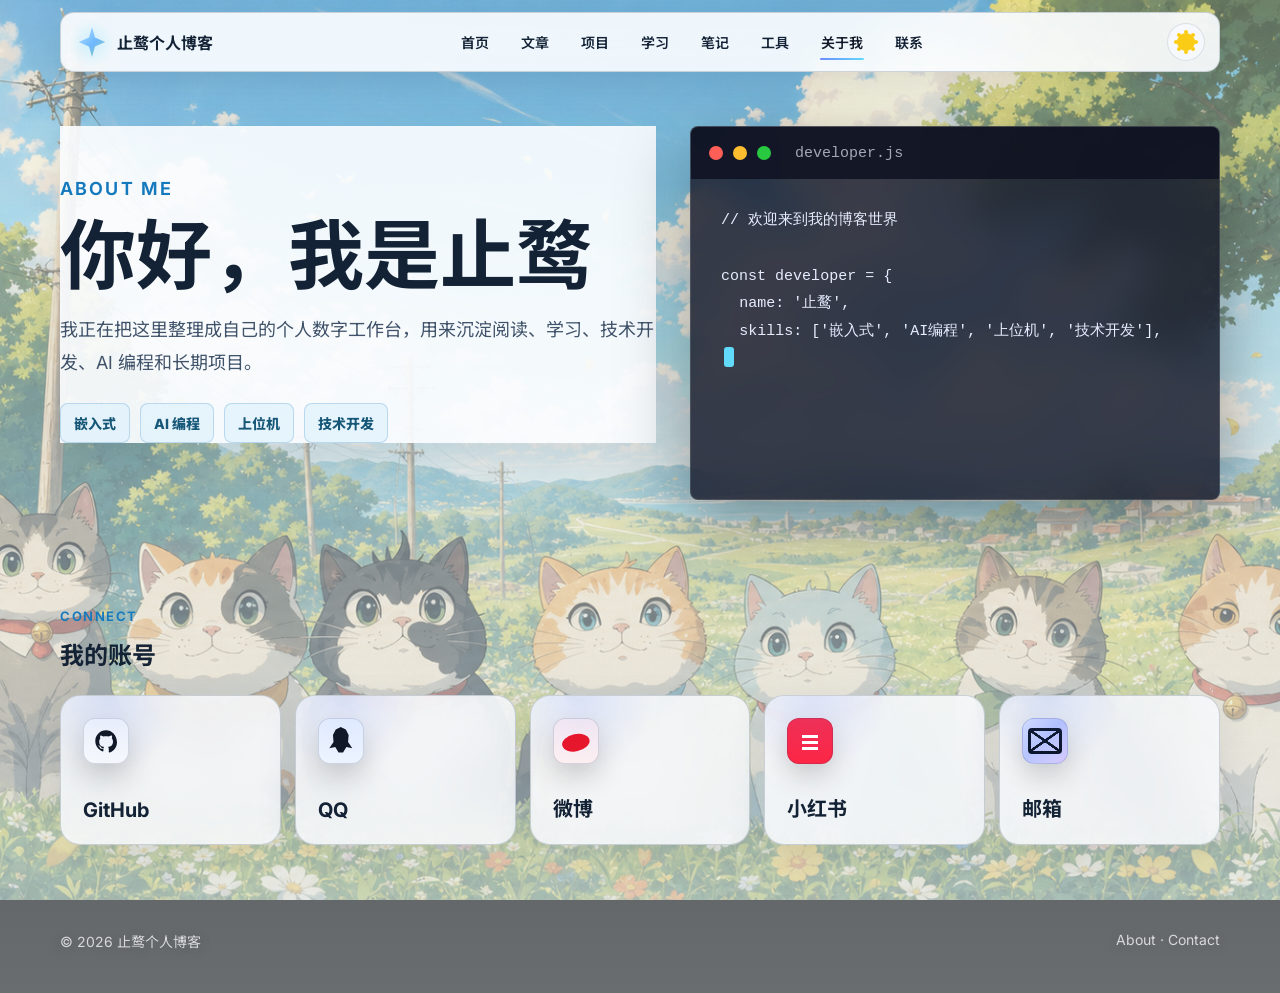
==== commit 122188b1: "Assign section wallpapers" ====
--- a/about/index.html
+++ b/about/index.html
@@ -17,7 +17,7 @@
     />
     <link rel="stylesheet" href="../assets/styles.css" />
   </head>
-  <body>
+  <body class="about-page">
     <canvas id="starfield" aria-hidden="true"></canvas>
     <canvas id="click-effects" aria-hidden="true"></canvas>
     <div class="page-shell">
--- a/assets/styles.css
+++ b/assets/styles.css
@@ -1,4 +1,4 @@
-﻿:root {
+:root {
   --bg: #0b1020;
   --bg-soft: #121a2f;
   --panel: rgba(18, 26, 47, 0.68);
@@ -419,6 +419,59 @@
   justify-content: center;
 }
 
+.hero-entry-grid {
+  display: grid;
+  grid-template-columns: repeat(3, minmax(0, 1fr));
+  gap: 12px;
+  width: min(780px, 100%);
+  margin: 22px auto 0;
+}
+
+.hero-entry-grid a {
+  display: grid;
+  min-height: 118px;
+  align-content: start;
+  gap: 8px;
+  border: 1px solid rgba(248, 250, 252, 0.13);
+  border-radius: 8px;
+  padding: 16px;
+  text-align: left;
+  background:
+    linear-gradient(145deg, rgba(97, 218, 251, 0.1), transparent 46%),
+    rgba(15, 23, 42, 0.34);
+  box-shadow: 0 16px 46px rgba(0, 0, 0, 0.18);
+  transition:
+    transform 180ms ease,
+    border-color 180ms ease,
+    background 180ms ease;
+}
+
+.hero-entry-grid a:hover {
+  transform: translateY(-3px);
+  border-color: rgba(97, 218, 251, 0.34);
+  background:
+    linear-gradient(145deg, rgba(97, 218, 251, 0.14), transparent 50%),
+    rgba(15, 23, 42, 0.48);
+}
+
+.hero-entry-grid span {
+  color: var(--cyan);
+  font-size: 12px;
+  font-weight: 900;
+  text-transform: uppercase;
+  letter-spacing: 0.08em;
+}
+
+.hero-entry-grid strong {
+  color: var(--text);
+  font-size: 20px;
+}
+
+.hero-entry-grid small {
+  color: var(--muted);
+  line-height: 1.65;
+}
+
 .hero-content {
   max-width: 730px;
 }
@@ -1186,6 +1239,47 @@
   margin: 0 auto;
 }
 
+.article-filter-bar {
+  display: grid;
+  grid-template-columns: 1fr 1fr minmax(220px, 1.4fr);
+  gap: 12px;
+  border: 1px solid var(--line);
+  border-radius: 8px;
+  padding: 14px;
+  background: rgba(248, 250, 252, 0.06);
+  backdrop-filter: blur(14px);
+}
+
+.article-filter-bar label {
+  display: grid;
+  gap: 8px;
+  color: var(--muted);
+  font-size: 13px;
+  font-weight: 900;
+}
+
+.article-filter-bar select,
+.article-filter-bar input {
+  width: 100%;
+  min-height: 42px;
+  border: 1px solid var(--line);
+  border-radius: 8px;
+  color: var(--text);
+  background: rgba(8, 13, 26, 0.54);
+  padding: 0 12px;
+  font: inherit;
+}
+
+body.light-theme .article-filter-bar select,
+body.light-theme .article-filter-bar input {
+  background: rgba(255, 255, 255, 0.74);
+}
+
+.article-list-grid {
+  display: grid;
+  gap: 18px;
+}
+
 .article-loading,
 .article-empty {
   color: var(--muted);
@@ -1201,6 +1295,36 @@
   z-index: 1;
   display: block;
   padding: 26px;
+}
+
+.article-card-cover {
+  width: 100%;
+  aspect-ratio: 16 / 7;
+  object-fit: cover;
+  margin-bottom: 18px;
+  border: 1px solid var(--line);
+  border-radius: 8px;
+  background: rgba(8, 13, 26, 0.36);
+}
+
+.article-card-badges {
+  display: flex;
+  flex-wrap: wrap;
+  gap: 8px;
+  margin-bottom: 12px;
+}
+
+.article-card-badges span {
+  display: inline-flex;
+  align-items: center;
+  min-height: 26px;
+  border: 1px solid rgba(167, 139, 250, 0.24);
+  border-radius: 999px;
+  padding: 0 9px;
+  color: #e9d5ff;
+  background: rgba(167, 139, 250, 0.1);
+  font-size: 12px;
+  font-weight: 900;
 }
 
 .article-card h2 {
@@ -1270,6 +1394,17 @@
 .article-header h1 {
   margin-bottom: 14px;
   font-size: clamp(34px, 6vw, 58px);
+}
+
+.article-detail-cover {
+  display: block;
+  width: 100%;
+  max-height: 520px;
+  object-fit: cover;
+  margin: 0 0 28px;
+  border: 1px solid var(--line);
+  border-radius: 8px;
+  background: rgba(8, 13, 26, 0.36);
 }
 
 .markdown-body {
@@ -2167,6 +2302,12 @@
   }
 }
 
+@media (max-width: 620px) {
+  .home-page main > .split-section {
+    grid-template-columns: 1fr;
+  }
+}
+
 @media (max-width: 520px) {
   .page-shell {
     width: min(100% - 22px, 440px);
@@ -3103,6 +3244,7 @@
 }
 
 .home-page main > .split-section,
+.home-page main > .constellation-section,
 .home-page main > .status-section,
 .home-page main > .recent-section {
   width: min(1160px, calc(100% - 40px));
@@ -3366,7 +3508,7 @@
 }
 
 .home-page .hero-wallpaper {
-  min-height: clamp(430px, 54vh, 620px);
+  min-height: clamp(360px, 42vh, 520px);
   border-bottom: 0;
   background:
     radial-gradient(ellipse at 50% 58%, rgba(255, 255, 255, 0.42), transparent 17rem),
@@ -3410,9 +3552,9 @@
 body.home-page.light-theme .intro-hero {
   position: relative;
   z-index: 2;
-  min-height: clamp(470px, 52vh, 620px);
-  margin-top: clamp(-150px, -10vw, -90px);
-  padding: clamp(118px, 12vw, 178px) 0 clamp(54px, 7vw, 84px);
+  min-height: clamp(330px, 38vh, 460px);
+  margin-top: clamp(-130px, -9vw, -76px);
+  padding: clamp(72px, 8vw, 118px) 0 clamp(30px, 4vw, 48px);
 }
 
 .home-page .intro-hero::before {
@@ -3475,12 +3617,14 @@
   position: relative;
   z-index: 2;
   grid-template-columns: repeat(2, minmax(0, 1fr));
-  gap: clamp(18px, 2vw, 24px);
-  padding-bottom: clamp(52px, 8vw, 96px);
+  gap: clamp(12px, 1.6vw, 18px);
+  padding-top: clamp(18px, 3vw, 34px);
+  padding-bottom: clamp(22px, 4vw, 44px);
 }
 
 .home-page .feature-card {
-  min-height: clamp(210px, 20vw, 270px);
+  min-height: clamp(132px, 12vw, 170px);
+  padding: clamp(16px, 2vw, 22px);
   border-color: rgba(120, 180, 255, 0.12);
   background:
     linear-gradient(145deg, rgba(152, 204, 255, 0.12), transparent 36%),
@@ -3498,6 +3642,16 @@
     rgba(20, 25, 40, 0.56);
 }
 
+
+.home-page .feature-card h2 {
+  margin-bottom: 8px;
+  font-size: clamp(24px, 2.4vw, 34px);
+}
+
+.home-page .feature-card p {
+  font-size: clamp(14px, 1.35vw, 17px);
+  line-height: 1.55;
+}
 .home-page .feature-kicker {
   color: #8ed8ff;
   letter-spacing: 0.14em;
@@ -3576,22 +3730,29 @@
 
 @media (max-width: 880px) {
   .home-page .hero-wallpaper {
-    min-height: 420px;
+    min-height: 340px;
   }
 
   .home-page .intro-hero,
   .home-page .intro-hero.hero {
-    margin-top: -92px;
+    min-height: 320px;
+    margin-top: -78px;
   }
 
   .home-page main > .split-section {
-    grid-template-columns: 1fr;
-  }
-}
-
+    grid-template-columns: repeat(2, minmax(0, 1fr));
+  }
+}
+
+@media (max-width: 620px) {
+  .home-page main > .split-section {
+    grid-template-columns: 1fr;
+  }
+}
+
 @media (max-width: 520px) {
   .home-page .hero-wallpaper {
-    min-height: 360px;
+    min-height: 300px;
   }
 
   .home-page .intro-hero h1 {
@@ -3601,3 +3762,1051 @@
 
 
 
+
+.constellation-section {
+  position: relative;
+  display: grid;
+  grid-template-columns: minmax(0, 0.82fr) minmax(0, 1.18fr);
+  gap: clamp(20px, 4vw, 42px);
+  align-items: center;
+  padding-top: clamp(44px, 7vw, 86px);
+  padding-bottom: clamp(44px, 7vw, 86px);
+}
+
+.constellation-copy h2 {
+  margin: 0;
+  font-size: clamp(34px, 5vw, 64px);
+  line-height: 1.05;
+}
+
+.constellation-copy p {
+  max-width: 520px;
+  margin: 18px 0 0;
+  color: var(--muted);
+  font-size: 17px;
+  line-height: 1.8;
+}
+
+.constellation-shell {
+  display: grid;
+  grid-template-columns: minmax(0, 1fr) minmax(260px, 0.55fr);
+  min-height: 520px;
+  overflow: hidden;
+  border: 1px solid var(--line);
+  border-radius: 8px;
+  background:
+    radial-gradient(circle at 18% 24%, rgba(97, 218, 251, 0.16), transparent 22rem),
+    radial-gradient(circle at 82% 16%, rgba(250, 204, 21, 0.13), transparent 18rem),
+    radial-gradient(circle at 64% 78%, rgba(167, 139, 250, 0.14), transparent 20rem),
+    rgba(8, 13, 26, 0.74);
+  box-shadow: var(--shadow);
+  backdrop-filter: blur(18px);
+}
+
+.constellation-sky {
+  position: relative;
+  min-height: 520px;
+  overflow: hidden;
+  background:
+    linear-gradient(rgba(248, 250, 252, 0.035) 1px, transparent 1px),
+    linear-gradient(90deg, rgba(248, 250, 252, 0.025) 1px, transparent 1px);
+  background-size: 64px 64px;
+}
+
+.constellation-sky::before,
+.constellation-sky::after {
+  position: absolute;
+  inset: 9% 10%;
+  content: "";
+  border: 1px solid rgba(248, 250, 252, 0.08);
+  border-radius: 50%;
+  transform: rotate(-14deg);
+}
+
+.constellation-sky::after {
+  inset: 21% 20%;
+  opacity: 0.6;
+  transform: rotate(18deg);
+}
+
+.project-star {
+  position: absolute;
+  top: var(--star-y);
+  left: var(--star-x);
+  z-index: 1;
+  display: grid;
+  width: var(--star-size);
+  min-width: 88px;
+  justify-items: center;
+  gap: 9px;
+  color: var(--text);
+  text-align: center;
+  transform: translate(-50%, -50%);
+  animation: projectStarFloat 5.8s ease-in-out infinite alternate;
+  animation-delay: var(--star-delay);
+}
+
+.project-star-core {
+  position: relative;
+  display: block;
+  width: var(--star-size);
+  height: var(--star-size);
+  border-radius: 50%;
+  background: radial-gradient(circle, #ffffff 0 10%, var(--star-color) 34%, transparent 72%);
+  box-shadow:
+    0 0 calc(28px * var(--star-glow)) var(--star-color-soft),
+    0 0 calc(70px * var(--star-glow)) var(--star-color-faint);
+}
+
+.project-star-core::before {
+  position: absolute;
+  inset: -22%;
+  content: "";
+  border-radius: 50%;
+  background: radial-gradient(circle, var(--star-color-faint), transparent 66%);
+  opacity: var(--star-glow);
+}
+
+.project-star-core::after {
+  position: absolute;
+  inset: 47% -34%;
+  content: "";
+  height: 2px;
+  background: linear-gradient(90deg, transparent, rgba(255,255,255,0.72), transparent);
+  transform: rotate(-28deg);
+}
+
+.project-star-name {
+  max-width: 128px;
+  padding: 5px 8px;
+  border: 1px solid rgba(248, 250, 252, 0.12);
+  border-radius: 999px;
+  background: rgba(8, 13, 26, 0.68);
+  color: #eef5ff;
+  font-size: 12px;
+  font-weight: 900;
+  line-height: 1.25;
+  backdrop-filter: blur(10px);
+}
+
+.project-star-blue { --star-color: #61dafb; --star-color-soft: rgba(97, 218, 251, 0.72); --star-color-faint: rgba(97, 218, 251, 0.24); }
+.project-star-sunrise { --star-color: #fbbf24; --star-color-soft: rgba(251, 191, 36, 0.78); --star-color-faint: rgba(251, 113, 36, 0.26); }
+.project-star-mint { --star-color: #34d399; --star-color-soft: rgba(52, 211, 153, 0.72); --star-color-faint: rgba(45, 212, 191, 0.24); }
+.project-star-violet { --star-color: #a78bfa; --star-color-soft: rgba(167, 139, 250, 0.74); --star-color-faint: rgba(216, 180, 254, 0.24); }
+.project-star-amber { --star-color: #fcd34d; --star-color-soft: rgba(252, 211, 77, 0.7); --star-color-faint: rgba(251, 191, 36, 0.22); }
+.project-star-cyan { --star-color: #67e8f9; --star-color-soft: rgba(103, 232, 249, 0.74); --star-color-faint: rgba(34, 211, 238, 0.22); }
+.project-star-green { --star-color: #86efac; --star-color-soft: rgba(134, 239, 172, 0.7); --star-color-faint: rgba(74, 222, 128, 0.22); }
+.project-star-rose { --star-color: #fda4af; --star-color-soft: rgba(253, 164, 175, 0.72); --star-color-faint: rgba(244, 114, 182, 0.22); }
+.project-star-teal { --star-color: #5eead4; --star-color-soft: rgba(94, 234, 212, 0.72); --star-color-faint: rgba(45, 212, 191, 0.22); }
+
+.project-star.is-offline .project-star-core,
+.project-star.is-pending .project-star-core {
+  filter: grayscale(0.45);
+  opacity: 0.68;
+}
+
+.constellation-panel {
+  display: flex;
+  flex-direction: column;
+  gap: 16px;
+  padding: clamp(22px, 3vw, 34px);
+  border-left: 1px solid var(--line);
+  background: rgba(8, 13, 26, 0.48);
+}
+
+.constellation-status {
+  align-self: start;
+  padding: 7px 11px;
+  border: 1px solid rgba(97, 218, 251, 0.28);
+  border-radius: 999px;
+  background: rgba(97, 218, 251, 0.1);
+  color: #a7f3ff;
+  font-size: 12px;
+  font-weight: 900;
+}
+
+
+.constellation-dust {
+  display: inline-flex;
+  align-items: center;
+  gap: 9px;
+  width: fit-content;
+  padding: 8px 11px;
+  border: 1px solid rgba(248, 250, 252, 0.12);
+  border-radius: 999px;
+  background: rgba(248, 250, 252, 0.06);
+  color: rgba(226, 232, 240, 0.82);
+  font-size: 13px;
+  font-weight: 800;
+}
+
+.constellation-dust span {
+  width: 7px;
+  height: 7px;
+  border-radius: 999px;
+  background: #e0f2fe;
+  box-shadow: 0 0 16px rgba(224, 242, 254, 0.72), 14px -4px 0 -3px rgba(191, 219, 254, 0.72), 24px 5px 0 -4px rgba(165, 243, 252, 0.58);
+}
+
+.constellation-dust strong {
+  font-size: inherit;
+}
+.constellation-panel h3 {
+  margin: 0;
+  font-size: clamp(24px, 3vw, 34px);
+  line-height: 1.15;
+}
+
+.constellation-panel p {
+  margin: 0;
+  color: var(--muted);
+  line-height: 1.7;
+}
+
+.constellation-meta {
+  display: grid;
+  gap: 10px;
+  margin-top: auto;
+}
+
+.constellation-meta a {
+  display: grid;
+  gap: 3px;
+  padding: 12px;
+  border: 1px solid rgba(248, 250, 252, 0.1);
+  border-radius: 8px;
+  background: rgba(248, 250, 252, 0.045);
+}
+
+.constellation-meta span,
+.constellation-meta em {
+  color: var(--muted-soft);
+  font-size: 12px;
+  font-style: normal;
+  font-weight: 800;
+}
+
+.constellation-meta strong {
+  font-size: 15px;
+}
+
+@keyframes projectStarFloat {
+  from { transform: translate(-50%, -50%) translateY(-4px); }
+  to { transform: translate(-50%, -50%) translateY(7px); }
+}
+
+body.light-theme .constellation-shell {
+  background:
+    radial-gradient(circle at 18% 24%, rgba(97, 218, 251, 0.18), transparent 22rem),
+    radial-gradient(circle at 82% 16%, rgba(250, 204, 21, 0.14), transparent 18rem),
+    radial-gradient(circle at 64% 78%, rgba(167, 139, 250, 0.16), transparent 20rem),
+    rgba(255, 255, 255, 0.72);
+}
+
+body.light-theme .constellation-panel,
+body.light-theme .project-star-name {
+  background: rgba(255, 255, 255, 0.72);
+  color: #102033;
+}
+
+body.light-theme .constellation-status {
+  border-color: rgba(8, 145, 178, 0.38);
+  background: rgba(8, 145, 178, 0.12);
+  color: #075985;
+  text-shadow: none;
+}
+
+body.light-theme .constellation-dust {
+  border-color: rgba(15, 23, 42, 0.14);
+  background: rgba(15, 23, 42, 0.06);
+  color: #334155;
+}
+
+body.light-theme .constellation-dust span {
+  background: #0891b2;
+  box-shadow: 0 0 14px rgba(8, 145, 178, 0.42), 14px -4px 0 -3px rgba(14, 165, 233, 0.58), 24px 5px 0 -4px rgba(20, 184, 166, 0.48);
+}
+
+body.light-theme .constellation-panel h3 {
+  color: #0f172a;
+}
+
+body.light-theme .constellation-panel p,
+body.light-theme .constellation-meta span,
+body.light-theme .constellation-meta em {
+  color: #475569;
+}
+
+body.light-theme .constellation-meta strong {
+  color: #111827;
+}
+
+@media (max-width: 980px) {
+  .constellation-section,
+  .constellation-shell {
+    grid-template-columns: 1fr;
+  }
+
+  .constellation-panel {
+    border-top: 1px solid var(--line);
+    border-left: 0;
+  }
+}
+
+@media (max-width: 560px) {
+  .constellation-sky {
+    min-height: 430px;
+  }
+
+  .project-star {
+    min-width: 74px;
+  }
+
+  .project-star-name {
+    max-width: 104px;
+    font-size: 11px;
+  }
+}
+
+@media (max-width: 780px) {
+  .hero-entry-grid,
+  .article-filter-bar {
+    grid-template-columns: 1fr;
+  }
+}
+.markdown-body img {
+  display: block;
+  width: min(100%, 960px);
+  max-height: 760px;
+  object-fit: contain;
+  margin: 24px auto;
+  border-radius: 8px;
+  border: 1px solid rgba(248, 250, 252, 0.14);
+  background: rgba(8, 13, 26, 0.5);
+}
+/* --------------------------------------------------------------------------
+   Apple digital garden — final visual system
+   The selectors below deliberately consolidate earlier experimental skins.
+   -------------------------------------------------------------------------- */
+:root {
+  --page-bg-overlay-top: rgba(3, 9, 18, 0.34);
+  --page-bg-overlay-bottom: rgba(3, 8, 15, 0.72);
+  --page-bg-overlay-dense: rgba(3, 8, 15, 0.64);
+  --surface-primary: rgba(17, 29, 38, 0.84);
+  --surface-secondary: rgba(103, 124, 139, 0.18);
+  --surface-secondary-hover: rgba(126, 151, 169, 0.26);
+  --surface-subtle: rgba(255, 255, 255, 0.06);
+  --border-primary: rgba(255, 255, 255, 0.16);
+  --border-secondary: rgba(255, 255, 255, 0.11);
+  --border-hover: rgba(255, 255, 255, 0.25);
+  --text-primary: rgba(255, 255, 255, 0.96);
+  --text-body: rgba(235, 242, 248, 0.86);
+  --text-secondary: rgba(210, 222, 232, 0.68);
+  --text-muted: rgba(195, 208, 218, 0.52);
+  --accent-blue: rgb(103, 190, 255);
+  --accent-blue-soft: rgba(103, 190, 255, 0.14);
+  --blur-primary: 24px;
+  --blur-secondary: 16px;
+  --radius-large: 20px;
+  --radius-medium: 14px;
+  --radius-small: 10px;
+  --shadow-surface: 0 16px 50px rgba(0, 0, 0, 0.22);
+  --shadow-hover: 0 20px 60px rgba(0, 0, 0, 0.28);
+  --line: var(--border-primary);
+  --text: var(--text-primary);
+  --muted: var(--text-body);
+  --muted-soft: var(--text-secondary);
+  --panel: var(--surface-secondary);
+  --panel-strong: var(--surface-primary);
+  --shadow: var(--shadow-surface);
+}
+
+body.light-theme {
+  --page-bg-overlay-top: rgba(229, 237, 245, 0.48);
+  --page-bg-overlay-bottom: rgba(229, 237, 245, 0.78);
+  --page-bg-overlay-dense: rgba(236, 242, 247, 0.8);
+  --surface-primary: rgba(248, 251, 253, 0.82);
+  --surface-secondary: rgba(235, 242, 247, 0.64);
+  --surface-secondary-hover: rgba(226, 236, 244, 0.84);
+  --surface-subtle: rgba(17, 38, 58, 0.06);
+  --border-primary: rgba(28, 54, 75, 0.17);
+  --border-secondary: rgba(28, 54, 75, 0.12);
+  --border-hover: rgba(28, 54, 75, 0.26);
+  --text-primary: #142231;
+  --text-body: rgba(20, 34, 49, 0.82);
+  --text-secondary: rgba(40, 61, 79, 0.66);
+  --text-muted: rgba(51, 76, 96, 0.52);
+  --shadow-surface: 0 16px 50px rgba(24, 45, 61, 0.14);
+  --shadow-hover: 0 20px 60px rgba(24, 45, 61, 0.19);
+}
+
+html { scroll-padding-top: 110px; }
+section[id], [id] { scroll-margin-top: 110px; }
+
+body,
+body.light-theme {
+  color: var(--text-primary);
+  background:
+    linear-gradient(180deg, var(--page-bg-overlay-top), var(--page-bg-overlay-bottom)),
+    url("earth-starry-panorama.png") center / cover fixed no-repeat;
+}
+
+body::before,
+body.light-theme::before {
+  z-index: -2;
+  background: linear-gradient(180deg, transparent, var(--page-bg-overlay-dense));
+  mask-image: none;
+}
+
+body:not(.home-page) #starfield { opacity: 0.18; }
+body:not(.home-page) .firefly-field,
+.meteor-field { display: none; }
+
+.page-shell { width: min(1160px, calc(100% - 40px)); }
+
+.site-header,
+body.light-theme .site-header,
+.home-page .site-header,
+body.home-page.light-theme .site-header {
+  position: sticky;
+  top: 12px;
+  width: auto;
+  margin: 12px 0 0;
+  padding: 8px 14px;
+  border: 1px solid var(--border-primary);
+  border-radius: var(--radius-medium);
+  color: var(--text-primary);
+  background: var(--surface-primary);
+  box-shadow: var(--shadow-surface);
+  backdrop-filter: blur(var(--blur-primary)) saturate(1.1);
+  -webkit-backdrop-filter: blur(var(--blur-primary)) saturate(1.1);
+  transform: none;
+}
+
+.brand { gap: 8px; padding: 4px 4px 4px 0; font-size: 16px; font-weight: 700; }
+.brand,
+.site-nav a,
+body.light-theme .site-nav a,
+.home-page .brand,
+.home-page .site-nav a { color: var(--text-primary); text-shadow: none; }
+.site-nav { gap: clamp(14px, 2.5vw, 30px); }
+.site-nav a { padding: 8px 1px; font-size: 14px; font-weight: 600; }
+.site-nav a::after { bottom: 0; height: 2px; border-radius: 999px; }
+.theme-toggle,
+body.light-theme .theme-toggle { width: 38px; height: 38px; border-color: var(--border-secondary); color: var(--text-primary); background: var(--surface-subtle); }
+
+.intro-hero,
+.page-hero,
+.finder-window,
+.glass-card,
+.article-shell,
+body.light-theme .finder-window,
+body.light-theme .glass-card,
+body.light-theme .article-shell {
+  border: 1px solid var(--border-primary);
+  border-radius: var(--radius-large);
+  background: var(--surface-primary);
+  box-shadow: var(--shadow-surface);
+  backdrop-filter: blur(var(--blur-primary)) saturate(1.05);
+  -webkit-backdrop-filter: blur(var(--blur-primary)) saturate(1.05);
+}
+
+.page-hero,
+body:not(.home-page) .page-hero {
+  max-width: 900px;
+  margin: 20px auto 0;
+  padding: clamp(20px, 3vw, 32px) clamp(22px, 4vw, 46px);
+  background: color-mix(in srgb, var(--surface-primary) 94%, transparent);
+}
+
+.page-hero h1,
+body:not(.home-page) .page-hero h1 {
+  margin: 0 0 8px;
+  color: var(--text-primary);
+  font-size: clamp(34px, 4.6vw, 54px);
+  font-weight: 700;
+  line-height: 1.12;
+  text-shadow: none;
+}
+
+.eyebrow,
+.feature-kicker,
+.project-kind { color: var(--accent-blue) !important; font-size: 13px; font-weight: 650; }
+.page-hero p,
+.hero-copy,
+.project-main p,
+.practice-folder-main p,
+.article-card p,
+.knowledge-card p,
+.feature-card p,
+.project-card p { color: var(--text-body); text-shadow: none; }
+
+.button,
+.card-link,
+.backup-link {
+  min-height: 40px;
+  border-radius: 999px;
+  font-weight: 650;
+  transition: transform 180ms ease, background-color 180ms ease, border-color 180ms ease, box-shadow 180ms ease;
+}
+.button-primary,
+.card-link { color: #102235; background: #d9efff; box-shadow: none; }
+.button-ghost,
+.backup-link { border-color: var(--border-secondary); color: var(--text-primary); background: var(--surface-subtle); }
+.button:hover,
+.card-link:hover,
+.backup-link:hover { transform: translateY(-1px); box-shadow: none; }
+
+.glass-card,
+.finder-project-card,
+.practice-folder,
+.article-card,
+.calendar-panel,
+.calendar-overview,
+.calendar-clock,
+.calendar-stat,
+.recent-record {
+  border-color: var(--border-secondary);
+  background: var(--surface-secondary);
+  box-shadow: none;
+}
+.glass-card:hover,
+.finder-project-card:hover,
+.practice-folder:hover,
+.article-card:hover {
+  border-color: var(--border-hover);
+  background: var(--surface-secondary-hover);
+  box-shadow: var(--shadow-hover);
+  transform: translateY(-2px);
+}
+
+.finder-window { overflow: hidden; margin-top: 24px; }
+.finder-titlebar,
+.finder-columns { background: var(--surface-subtle); }
+.finder-titlebar { min-height: 52px; padding: 10px 14px; }
+.finder-view-button,
+.tool-filter-button { border-color: var(--border-secondary); color: var(--text-secondary); background: transparent; }
+.finder-view-button:hover,
+.finder-view-button.is-active,
+.tool-filter-button:hover,
+.tool-filter-button.is-active { border-color: transparent; color: var(--text-primary); background: var(--accent-blue-soft); box-shadow: none; }
+
+.article-list { max-width: 900px; margin-right: auto; margin-left: auto; }
+.article-filter-bar { padding: 10px; border: 1px solid var(--border-secondary); border-radius: var(--radius-medium); background: var(--surface-primary); backdrop-filter: blur(var(--blur-secondary)); }
+.article-filter-bar select,
+.article-filter-bar input,
+.calendar-panel input,
+.calendar-panel textarea,
+.diary-lock-dialog input {
+  border-color: var(--border-secondary);
+  border-radius: var(--radius-small);
+  color: var(--text-primary);
+  background: var(--surface-subtle);
+}
+.article-filter-bar select:focus,
+.article-filter-bar input:focus,
+.calendar-panel input:focus,
+.calendar-panel textarea:focus,
+.diary-lock-dialog input:focus {
+  border-color: rgba(103, 190, 255, 0.72);
+  box-shadow: 0 0 0 3px rgba(85, 170, 255, 0.12);
+}
+.article-card { min-height: 0; border-radius: var(--radius-medium); }
+.article-card-cover { display: none; }
+.article-card a { padding: 20px 22px; }
+.article-card h2 { color: var(--text-primary); font-size: clamp(20px, 2.4vw, 27px); }
+
+.practice-board { position: relative; gap: 12px; }
+.practice-board::before { position: absolute; top: 26px; bottom: 26px; left: 36px; width: 1px; content: ""; background: var(--border-secondary); }
+.practice-folder { position: relative; border-radius: var(--radius-medium); }
+.practice-folder-icon,
+.project-icon,
+.card-icon { position: relative; z-index: 1; display: grid; width: 42px; height: 42px; place-items: center; border: 1px solid var(--border-secondary); border-radius: 12px; color: var(--accent-blue); background: var(--surface-subtle); font-size: 0; }
+.project-icon svg,
+.practice-folder-icon svg,
+.card-icon svg { width: 21px; height: 21px; stroke: currentColor; stroke-width: 1.75; fill: none; stroke-linecap: round; stroke-linejoin: round; }
+.practice-subcard > span { display: none; }
+
+.knowledge-section + .knowledge-section { margin-top: 44px; }
+.knowledge-section-heading { padding-bottom: 12px; border-bottom: 1px solid var(--border-secondary); }
+.knowledge-section-heading > span { color: var(--text-secondary); }
+.knowledge-card { min-height: 222px; }
+.knowledge-card.is-locked { border-color: rgba(177, 130, 255, 0.34); background: rgba(38, 28, 54, 0.58); }
+.access-badge { border-radius: 999px; font-weight: 650; }
+.access-public { color: #a7f3d0; background: rgba(16, 185, 129, 0.14); }
+.access-private { color: #ddc6ff; background: rgba(139, 92, 246, 0.16); }
+
+.tool-filterbar { padding: 6px; border: 1px solid var(--border-secondary); border-radius: var(--radius-medium); background: var(--surface-primary); }
+.tool-filter-button { border-radius: 10px; }
+
+.contact-card { border-radius: var(--radius-medium); }
+.about-hero { gap: clamp(18px, 3vw, 34px); }
+.about-intro,
+.code-window { border-color: var(--border-primary); background: var(--surface-primary); box-shadow: var(--shadow-surface); }
+
+.home-page .page-shell { width: min(1160px, calc(100% - 40px)); }
+.home-page main { width: auto; margin: 0; overflow: visible; background: transparent; }
+.home-page main::before { display: none; }
+.home-page .hero-wallpaper { display: block; min-height: clamp(260px, 34vh, 400px); margin: 0; padding-top: 0; opacity: 0.88; filter: saturate(0.86) brightness(0.82); }
+.home-page .intro-hero,
+.home-page .intro-hero.hero,
+body.home-page.light-theme .intro-hero { min-height: 0; margin: -80px 0 0; padding: clamp(40px, 6vw, 68px) 0 30px; background: transparent; box-shadow: none; backdrop-filter: none; }
+.home-page .intro-hero .hero-content { left: auto; width: min(850px, 100%); transform: none; }
+.home-page .intro-hero h1 { color: var(--text-primary); font-size: clamp(52px, 7vw, 84px); font-weight: 700; text-shadow: 0 12px 42px rgba(0, 0, 0, 0.42); }
+.home-page .intro-hero .hero-copy { max-width: 650px; margin-right: auto; margin-left: auto; color: var(--text-body); }
+.home-page .intro-hero .hero-actions { display: flex; justify-content: center; margin: 24px 0; }
+.home-page .intro-hero .hero-actions a:nth-child(3) { display: none; }
+.home-page .hero-entry-grid { max-width: 920px; margin: 0 auto; }
+.home-page .hero-entry-grid a { min-height: 148px; border-color: var(--border-secondary); border-radius: var(--radius-medium); background: var(--surface-secondary); }
+.home-page .hero-entry-grid a:hover { border-color: var(--border-hover); background: var(--surface-secondary-hover); transform: translateY(-2px); }
+.home-page main > .split-section,
+.home-page main > .constellation-section,
+.home-page main > .status-section,
+.home-page main > .recent-section { width: 100%; }
+.home-page main > .split-section { padding-top: 34px; }
+.home-page .feature-card { min-height: 148px; border-color: var(--border-secondary); border-radius: var(--radius-medium); background: var(--surface-secondary); box-shadow: none; }
+.home-page .feature-card:hover { border-color: var(--border-hover); background: var(--surface-secondary-hover); box-shadow: var(--shadow-hover); }
+.home-page .constellation-section { padding-top: 54px; padding-bottom: 36px; }
+.home-page .constellation-shell,
+.home-page .status-panel { border-radius: var(--radius-large); background: var(--surface-primary); box-shadow: var(--shadow-surface); }
+
+:is(a, button, input, select, textarea):focus-visible { outline: 2px solid var(--accent-blue); outline-offset: 3px; }
+
+@media (max-width: 880px) {
+  .site-header,
+  .home-page .site-header { width: auto; margin-top: 10px; }
+  .site-nav { justify-content: flex-start; gap: 18px; }
+  .home-page .hero-entry-grid { grid-template-columns: 1fr; max-width: 560px; }
+  .home-page main > .split-section { grid-template-columns: repeat(2, minmax(0, 1fr)); }
+}
+
+@media (max-width: 620px) {
+  .page-shell,
+  .home-page .page-shell { width: min(100% - 20px, 480px); }
+  .site-header,
+  .home-page .site-header { top: 8px; padding: 8px 10px; }
+  .brand { font-size: 15px; }
+  .page-hero,
+  body:not(.home-page) .page-hero { padding: 18px 20px; }
+  .page-hero h1,
+  body:not(.home-page) .page-hero h1 { font-size: clamp(34px, 10vw, 40px); }
+  .home-page .hero-wallpaper { min-height: 240px; }
+  .home-page .intro-hero,
+  .home-page .intro-hero.hero { margin-top: -50px; padding-top: 32px; }
+  .home-page .intro-hero h1 { font-size: clamp(48px, 14vw, 64px); }
+  .home-page main > .split-section { grid-template-columns: 1fr; }
+  .article-filter-bar { grid-template-columns: 1fr; }
+  .practice-board::before { display: none; }
+  .finder-titlebar { align-items: flex-start; }
+  .finder-toolbar { flex-wrap: wrap; justify-content: flex-end; }
+}
+
+/* Homepage composition restoration: preserve the original centered landing page. */
+.home-page .page-shell {
+  width: 100%;
+  max-width: none;
+}
+
+.home-page .site-header,
+body.home-page.light-theme .site-header {
+  position: absolute;
+  top: 16px;
+  left: 50%;
+  width: min(1280px, calc(100% - 64px));
+  margin: 0;
+  transform: translateX(-50%);
+}
+
+.home-page main {
+  width: 100%;
+  min-height: 100vh;
+  margin: 0;
+  overflow: hidden;
+  background:
+    linear-gradient(
+      180deg,
+      rgba(2, 8, 18, 0.08) 0%,
+      rgba(2, 8, 18, 0.18) 45%,
+      rgba(2, 8, 18, 0.34) 100%
+    ),
+    url("earth-starry-panorama.png") center 52% / cover fixed no-repeat;
+}
+
+.home-page main::before,
+.home-page .intro-hero::before,
+.home-page .intro-hero::after {
+  display: none;
+}
+
+.home-page .hero-wallpaper {
+  display: block;
+  min-height: clamp(330px, 40vh, 480px);
+  margin: 0;
+  padding-top: 126px;
+  opacity: 1;
+  filter: none;
+  mask-image: none;
+  background:
+    linear-gradient(180deg, rgba(2, 8, 18, 0.04), rgba(2, 8, 18, 0.22)),
+    url("earth-dawn-panorama.png") center 58% / cover no-repeat;
+}
+
+.home-page .hero-wallpaper::before,
+.home-page .hero-wallpaper::after {
+  display: none;
+}
+
+.home-page .intro-hero,
+.home-page .intro-hero.hero,
+body.home-page.light-theme .intro-hero {
+  display: block;
+  min-height: 0;
+  width: 100vw;
+  margin: clamp(-116px, -8vw, -72px) 0 0;
+  padding: clamp(44px, 6vw, 80px) 32px 56px;
+  border: 0;
+  border-radius: 0;
+  background: transparent;
+  box-shadow: none;
+  backdrop-filter: none;
+}
+
+.home-page .intro-hero .hero-content {
+  position: static;
+  left: auto;
+  display: block;
+  width: min(900px, 100%);
+  max-width: 900px;
+  margin: 0 auto;
+  text-align: center;
+  transform: none;
+}
+
+.home-page .intro-hero .eyebrow {
+  margin-bottom: 14px;
+  color: rgba(192, 226, 255, 0.92);
+  text-shadow: 0 2px 18px rgba(0, 0, 0, 0.28);
+}
+
+.home-page .intro-hero h1 {
+  margin: 0;
+  color: rgba(255, 255, 255, 0.98);
+  font-size: clamp(64px, 6.2vw, 104px);
+  font-weight: 750;
+  line-height: 1.05;
+  letter-spacing: -0.04em;
+  text-shadow: 0 12px 38px rgba(0, 0, 0, 0.32);
+}
+
+.home-page .intro-hero .subtitle {
+  margin: 20px auto 0;
+  color: rgba(255, 255, 255, 0.94);
+  font-size: clamp(24px, 2.2vw, 34px);
+  line-height: 1.3;
+  text-shadow: 0 4px 24px rgba(0, 0, 0, 0.28);
+}
+
+.home-page .intro-hero .hero-copy {
+  width: min(760px, 100%);
+  max-width: none;
+  margin: 24px auto 0;
+  color: rgba(235, 242, 248, 0.88);
+  font-size: 17px;
+  line-height: 1.8;
+  text-align: center;
+  text-shadow: 0 3px 18px rgba(0, 0, 0, 0.26);
+}
+
+.home-page .intro-hero .hero-actions {
+  display: flex;
+  justify-content: center;
+  margin: 28px 0 0;
+}
+
+.home-page .hero-entry-grid {
+  display: grid;
+  width: min(960px, 100%);
+  margin: 32px auto 0;
+  padding: 0;
+  grid-template-columns: repeat(3, minmax(0, 1fr));
+  gap: 16px;
+}
+
+.home-page .hero-entry-grid a,
+.home-page .glass-card.feature-card {
+  min-height: 178px;
+  padding: 24px;
+  border: 1px solid rgba(255, 255, 255, 0.14);
+  border-radius: 18px;
+  background: rgba(25, 38, 50, 0.58);
+  box-shadow:
+    0 12px 35px rgba(0, 0, 0, 0.2),
+    inset 0 1px 0 rgba(255, 255, 255, 0.05);
+  backdrop-filter: blur(20px) saturate(125%);
+  -webkit-backdrop-filter: blur(20px) saturate(125%);
+}
+
+.home-page .hero-entry-grid a:hover,
+.home-page .glass-card.feature-card:hover {
+  border-color: rgba(255, 255, 255, 0.2);
+  background: rgba(35, 52, 67, 0.66);
+  box-shadow:
+    0 16px 40px rgba(0, 0, 0, 0.22),
+    inset 0 1px 0 rgba(255, 255, 255, 0.06);
+  transform: translateY(-2px);
+}
+
+.home-page main > .split-section,
+.home-page main > .constellation-section,
+.home-page main > .status-section,
+.home-page main > .recent-section {
+  width: min(1280px, calc(100% - 64px));
+  margin-right: auto;
+  margin-left: auto;
+}
+
+@media (max-width: 880px) {
+  .home-page .site-header,
+  body.home-page.light-theme .site-header {
+    top: 14px;
+    width: min(100% - 28px, 720px);
+  }
+
+  .home-page .hero-entry-grid { grid-template-columns: repeat(3, minmax(0, 1fr)); }
+}
+
+@media (max-width: 620px) {
+  .home-page .site-header,
+  body.home-page.light-theme .site-header {
+    top: 10px;
+    width: min(100% - 22px, 440px);
+  }
+
+  .home-page .hero-wallpaper { min-height: 285px; padding-top: 210px; }
+  .home-page .intro-hero,
+  .home-page .intro-hero.hero { margin-top: -60px; padding: 34px 18px 40px; }
+  .home-page .intro-hero h1 { font-size: clamp(48px, 14vw, 68px); }
+  .home-page .intro-hero .subtitle { font-size: 23px; }
+  .home-page .intro-hero .hero-copy { font-size: 16px; }
+  .home-page .hero-entry-grid { grid-template-columns: 1fr; gap: 12px; }
+  .home-page .hero-entry-grid a { min-height: 150px; }
+  .home-page main > .split-section,
+  .home-page main > .constellation-section,
+  .home-page main > .status-section,
+  .home-page main > .recent-section { width: min(100% - 24px, 480px); }
+}
+
+/* Light theme contrast repair: keep the wallpaper as a backdrop, never as text. */
+body.light-theme {
+  --page-bg-overlay-top: rgba(222, 232, 241, 0.24);
+  --page-bg-overlay-bottom: rgba(222, 232, 241, 0.54);
+  --page-bg-overlay-dense: rgba(226, 235, 243, 0.5);
+  --surface-primary: rgba(250, 252, 254, 0.92);
+  --surface-secondary: rgba(246, 249, 252, 0.88);
+  --surface-secondary-hover: rgba(238, 244, 249, 0.96);
+  --surface-subtle: rgba(21, 48, 72, 0.07);
+  --border-primary: rgba(31, 59, 83, 0.2);
+  --border-secondary: rgba(31, 59, 83, 0.15);
+  --border-hover: rgba(27, 102, 156, 0.38);
+  --text-primary: #132235;
+  --text-body: #41536a;
+  --text-secondary: #586b82;
+  --text-muted: #708197;
+  --accent-blue: #1479bd;
+  --accent-blue-soft: rgba(20, 121, 189, 0.12);
+  --shadow-surface: 0 14px 38px rgba(38, 65, 89, 0.12);
+  --shadow-hover: 0 18px 46px rgba(38, 65, 89, 0.16);
+}
+
+body.light-theme .page-hero,
+body.light-theme .finder-window,
+body.light-theme .article-shell,
+body.light-theme .about-intro,
+body.light-theme .contact-card,
+body.light-theme .code-window {
+  background: var(--surface-primary);
+}
+
+body.light-theme .finder-titlebar,
+body.light-theme .finder-columns,
+body.light-theme .tool-filterbar,
+body.light-theme .article-filter-bar {
+  background: rgba(240, 246, 251, 0.9);
+}
+
+body.light-theme .glass-card,
+body.light-theme .finder-project-card,
+body.light-theme .practice-folder,
+body.light-theme .article-card,
+body.light-theme .calendar-panel,
+body.light-theme .calendar-overview,
+body.light-theme .calendar-clock,
+body.light-theme .calendar-stat,
+body.light-theme .recent-record {
+  background: var(--surface-secondary);
+}
+
+body.light-theme :is(
+  .intro-hero h1,
+  .intro-hero .subtitle,
+  .page-hero h1,
+  .section-heading h2,
+  .knowledge-section-heading h2,
+  .project-main h2,
+  .project-main h2 a,
+  .practice-folder-main h2,
+  .practice-folder-main h2 a,
+  .article-card h2,
+  .article-card h2 a,
+  .knowledge-card h2,
+  .knowledge-card h2 a,
+  .feature-card h2,
+  .feature-card h2 a,
+  .project-card h3,
+  .project-card h3 a,
+  .about-intro h1,
+  .contact-card strong,
+  .markdown-body h1,
+  .markdown-body h2,
+  .markdown-body h3
+) {
+  color: var(--text-primary);
+  text-shadow: none;
+}
+
+body.light-theme :is(
+  .intro-hero .hero-copy,
+  .page-hero p,
+  .project-main p,
+  .practice-folder-main p,
+  .article-card p,
+  .article-card-meta,
+  .article-meta,
+  .knowledge-card p,
+  .feature-card p,
+  .project-card p,
+  .about-intro p,
+  .markdown-body p,
+  .markdown-body li
+) {
+  color: var(--text-body);
+  text-shadow: none;
+}
+
+body.light-theme :is(
+  .article-tags span,
+  .knowledge-tags span,
+  .about-tags span,
+  .practice-subcard,
+  .finder-view-button,
+  .tool-filter-button,
+  .backup-link,
+  .link-list a
+) {
+  border-color: rgba(20, 121, 189, 0.22);
+  color: #175777 !important;
+  background: rgba(223, 242, 252, 0.72);
+  text-shadow: none;
+}
+
+body.light-theme :is(.article-tags span, .knowledge-tags span) {
+  font-weight: 700;
+}
+
+body.light-theme .access-public {
+  color: #08734d;
+  background: rgba(16, 185, 129, 0.15);
+}
+
+body.light-theme .access-private {
+  color: #6d3bb6;
+  background: rgba(139, 92, 246, 0.13);
+}
+
+body.light-theme .knowledge-card.is-locked {
+  border-color: rgba(128, 88, 188, 0.22);
+  background: rgba(248, 245, 255, 0.9);
+}
+
+body.light-theme .button-ghost,
+body.light-theme .theme-toggle {
+  color: var(--text-primary);
+  background: rgba(255, 255, 255, 0.78);
+}
+
+/* Section wallpapers: each area keeps its own visual identity. */
+body.articles-page {
+  --section-wallpaper: url("cozy-wallpaper3.png");
+  --section-wallpaper-position: center;
+}
+
+body.projects-page,
+body.about-page {
+  --section-wallpaper: url("cozy-wallpaper.png");
+  --section-wallpaper-position: center;
+}
+
+body.practice-page {
+  --section-wallpaper: url("cozy-wallpaper1.png");
+  --section-wallpaper-position: center;
+}
+
+body.knowledge-page {
+  --section-wallpaper: url("css-macbook-wallpaper.png");
+  --section-wallpaper-position: center;
+}
+
+body.tools-page,
+body.contact-page {
+  --section-wallpaper: url("coast-green-wallpaper.png");
+  --section-wallpaper-position: center;
+}
+
+body.articles-page,
+body.projects-page,
+body.practice-page,
+body.knowledge-page,
+body.tools-page,
+body.about-page,
+body.contact-page {
+  --page-bg-overlay-top: rgba(3, 8, 15, 0.18);
+  --page-bg-overlay-bottom: rgba(3, 8, 15, 0.38);
+  --page-bg-overlay-dense: rgba(3, 8, 15, 0.3);
+  background:
+    linear-gradient(180deg, var(--page-bg-overlay-top), var(--page-bg-overlay-bottom)),
+    var(--section-wallpaper) var(--section-wallpaper-position) / cover fixed no-repeat;
+}
+
+body.articles-page #starfield,
+body.projects-page #starfield,
+body.practice-page #starfield,
+body.knowledge-page #starfield,
+body.tools-page #starfield,
+body.about-page #starfield,
+body.contact-page #starfield {
+  display: none;
+}
+
+body.light-theme.articles-page,
+body.light-theme.projects-page,
+body.light-theme.practice-page,
+body.light-theme.knowledge-page,
+body.light-theme.tools-page,
+body.light-theme.about-page,
+body.light-theme.contact-page {
+  --page-bg-overlay-top: rgba(225, 235, 242, 0.16);
+  --page-bg-overlay-bottom: rgba(225, 235, 242, 0.42);
+  --page-bg-overlay-dense: rgba(225, 235, 242, 0.32);
+}
+
+@media (max-width: 760px) {
+  body.articles-page,
+  body.projects-page,
+  body.practice-page,
+  body.knowledge-page,
+  body.tools-page,
+  body.about-page,
+  body.contact-page {
+    background-attachment: scroll;
+  }
+}
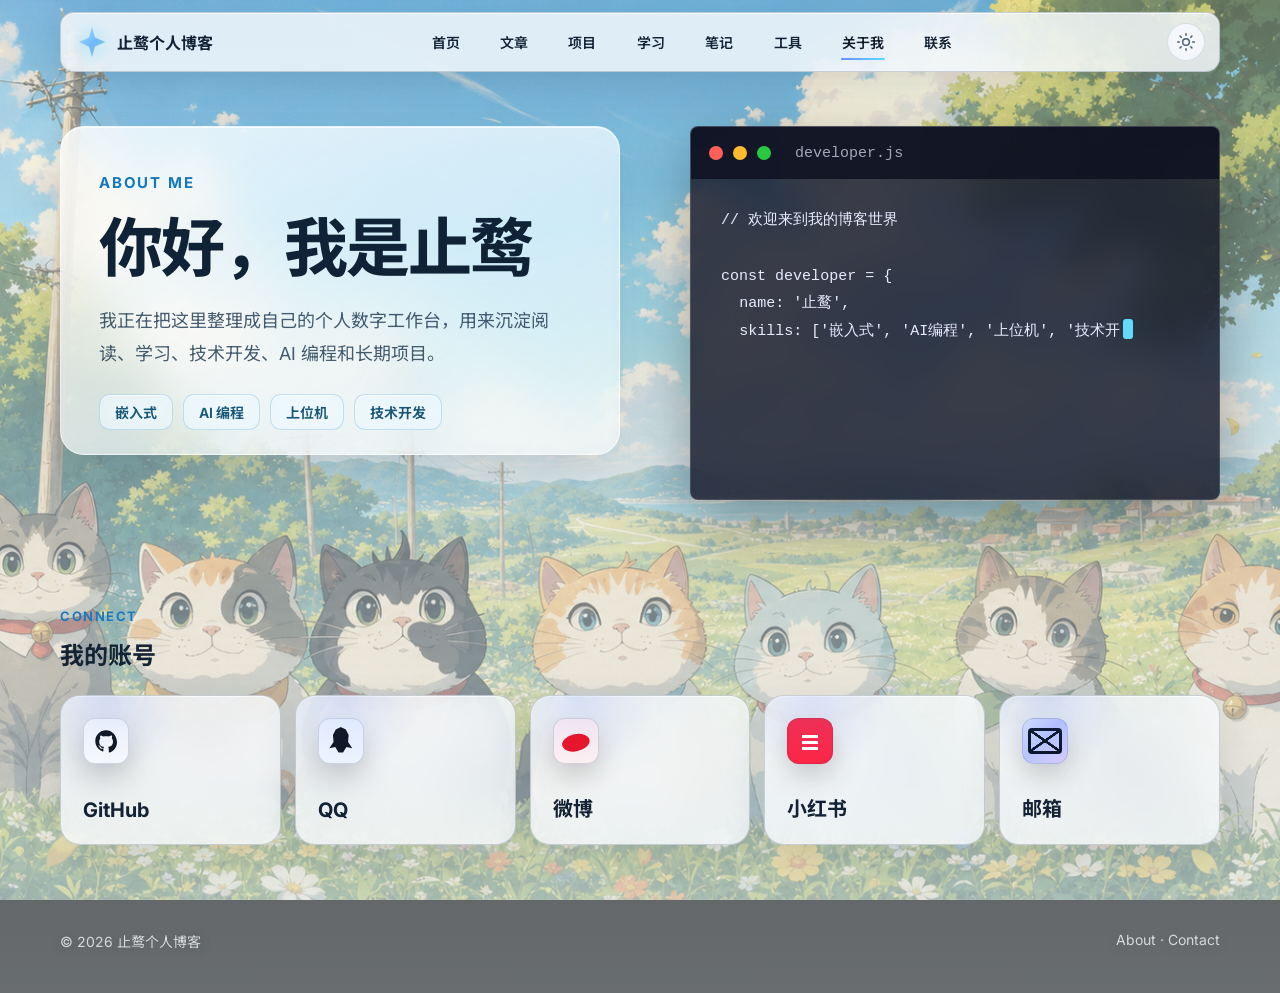
==== commit 95f6521e: "Refine about page introduction glass card" ====
--- a/about/index.html
+++ b/about/index.html
@@ -44,17 +44,17 @@
 
       <main>
         <section class="about-hero section-block">
-          <div class="about-intro reveal">
-            <p class="eyebrow">About Me</p>
-            <h1>你好，我是止鹜</h1>
-            <p>
+          <div class="about-intro about-intro-card reveal">
+            <p class="eyebrow about-intro-eyebrow">About Me</p>
+            <h1 class="about-intro-title">你好，我是止鹜</h1>
+            <p class="about-intro-description">
               我正在把这里整理成自己的个人数字工作台，用来沉淀阅读、学习、技术开发、AI 编程和长期项目。
             </p>
-            <div class="about-tags" aria-label="技能方向">
-              <span>嵌入式</span>
-              <span>AI 编程</span>
-              <span>上位机</span>
-              <span>技术开发</span>
+            <div class="about-tags about-skill-list" aria-label="技能方向">
+              <span class="about-skill-tag">嵌入式</span>
+              <span class="about-skill-tag">AI 编程</span>
+              <span class="about-skill-tag">上位机</span>
+              <span class="about-skill-tag">技术开发</span>
             </div>
           </div>
 
--- a/assets/styles.css
+++ b/assets/styles.css
@@ -4810,3 +4810,667 @@
     background-attachment: scroll;
   }
 }
+
+/* Homepage light mode keeps the cosmic wallpaper readable. */
+body.home-page.light-theme .site-header {
+  border-color: rgba(31, 59, 83, 0.18);
+  background: rgba(248, 251, 253, 0.94);
+  box-shadow: 0 14px 34px rgba(20, 42, 64, 0.14);
+}
+
+body.home-page.light-theme .brand,
+body.home-page.light-theme .site-nav a {
+  color: #142231 !important;
+  text-shadow: none;
+}
+
+body.home-page.light-theme .site-nav a:hover,
+body.home-page.light-theme .site-nav a[aria-current="page"] {
+  color: #0b66a4 !important;
+}
+
+body.home-page.light-theme .theme-toggle {
+  border-color: rgba(31, 59, 83, 0.16);
+  color: #142231;
+  background: rgba(21, 48, 72, 0.07);
+}
+
+body.home-page.light-theme .intro-hero h1,
+body.home-page.light-theme .intro-hero .subtitle,
+body.home-page.light-theme .intro-hero .hero-copy,
+body.home-page.light-theme .feature-card h2,
+body.home-page.light-theme .feature-card h2 a,
+body.home-page.light-theme .feature-card p {
+  color: rgba(255, 255, 255, 0.96) !important;
+}
+
+body.home-page.light-theme .intro-hero h1,
+body.home-page.light-theme .intro-hero .subtitle,
+body.home-page.light-theme .feature-card h2,
+body.home-page.light-theme .feature-card h2 a {
+  text-shadow: 0 3px 18px rgba(0, 0, 0, 0.42);
+}
+
+body.home-page.light-theme .intro-hero .hero-copy,
+body.home-page.light-theme .feature-card p {
+  color: rgba(231, 240, 249, 0.92) !important;
+  text-shadow: 0 2px 14px rgba(0, 0, 0, 0.36);
+}
+
+body.home-page.light-theme .feature-card {
+  border-color: rgba(210, 231, 250, 0.2);
+  background: rgba(15, 31, 50, 0.76);
+}
+
+body.home-page.light-theme .feature-card:hover {
+  background: rgba(25, 47, 71, 0.84);
+}
+
+@media (min-width: 881px) {
+  .site-nav {
+    gap: clamp(22px, 3vw, 42px);
+  }
+}
+
+/* Homepage only: blend the dawn plate into the night-earth wallpaper. */
+.home-page .hero-wallpaper {
+  position: relative;
+  z-index: 0;
+  overflow: visible;
+  isolation: isolate;
+  background: none;
+  mask-image: none;
+  -webkit-mask-image: none;
+}
+
+.home-page .hero-wallpaper::before {
+  position: absolute;
+  inset: 0 0 clamp(-210px, -15vw, -132px);
+  z-index: 0;
+  display: block;
+  height: auto;
+  content: "";
+  pointer-events: none;
+  background:
+    linear-gradient(
+      180deg,
+      rgba(3, 10, 20, 0.04) 0%,
+      rgba(3, 10, 20, 0.08) 35%,
+      rgba(3, 10, 20, 0.28) 62%,
+      rgba(3, 10, 20, 0.56) 100%
+    ),
+    url("earth-dawn-panorama.png") center 58% / cover no-repeat;
+  opacity: 1;
+  filter: none;
+  animation: none;
+  mask-image: linear-gradient(
+    180deg,
+    #000 0%,
+    #000 38%,
+    rgba(0, 0, 0, 0.9) 54%,
+    rgba(0, 0, 0, 0.45) 74%,
+    transparent 100%
+  );
+  -webkit-mask-image: linear-gradient(
+    180deg,
+    #000 0%,
+    #000 38%,
+    rgba(0, 0, 0, 0.9) 54%,
+    rgba(0, 0, 0, 0.45) 74%,
+    transparent 100%
+  );
+}
+
+.home-page .hero-wallpaper::after {
+  display: none;
+}
+
+.home-page .intro-hero,
+.home-page .intro-hero.hero,
+body.home-page.light-theme .intro-hero {
+  position: relative;
+  z-index: 1;
+}
+
+.home-page .intro-hero .hero-content {
+  position: relative;
+  z-index: 0;
+}
+
+.home-page .intro-hero .hero-content::before {
+  position: absolute;
+  inset: -76px -140px;
+  z-index: -1;
+  content: "";
+  pointer-events: none;
+  background: radial-gradient(
+    ellipse at center,
+    rgba(3, 9, 18, 0.4) 0%,
+    rgba(3, 9, 18, 0.17) 48%,
+    transparent 75%
+  );
+}
+
+/* macOS-style material: stable tint, deep blur, and a restrained top highlight. */
+:is(
+  .site-header,
+  .page-hero,
+  .glass-card,
+  .finder-window,
+  .article-shell,
+  .article-filter-bar,
+  .tool-filterbar,
+  .finder-titlebar
+) {
+  backdrop-filter: blur(24px) saturate(130%);
+  -webkit-backdrop-filter: blur(24px) saturate(130%);
+  box-shadow:
+    inset 0 1px 0 rgba(255, 255, 255, 0.06),
+    0 16px 42px rgba(0, 0, 0, 0.2);
+}
+
+body.light-theme :is(
+  .site-header,
+  .page-hero,
+  .glass-card,
+  .finder-window,
+  .article-shell,
+  .article-filter-bar,
+  .tool-filterbar,
+  .finder-titlebar
+) {
+  background-color: rgba(245, 248, 252, 0.84);
+  box-shadow:
+    inset 0 1px 0 rgba(255, 255, 255, 0.64),
+    0 16px 42px rgba(34, 56, 78, 0.14);
+}
+
+body.home-page.light-theme .site-header {
+  background: rgba(246, 249, 252, 0.88);
+  border-color: rgba(255, 255, 255, 0.55);
+  box-shadow:
+    inset 0 1px 0 rgba(255, 255, 255, 0.7),
+    0 10px 32px rgba(0, 0, 0, 0.18);
+  backdrop-filter: blur(24px) saturate(140%);
+  -webkit-backdrop-filter: blur(24px) saturate(140%);
+}
+
+/* Homepage information hierarchy: keep the hero, preview the constellation, and remove repetition. */
+.home-page .hero-wallpaper {
+  min-height: clamp(300px, 36vh, 440px);
+}
+
+.home-page .intro-hero,
+.home-page .intro-hero.hero,
+body.home-page.light-theme .intro-hero {
+  margin-top: clamp(-138px, -9vw, -96px);
+  padding-bottom: 44px;
+}
+
+.home-page .constellation-section {
+  display: block;
+  padding: 40px 0 46px;
+}
+
+.home-page .constellation-heading {
+  display: flex;
+  align-items: end;
+  justify-content: space-between;
+  gap: 28px;
+  margin-bottom: 22px;
+}
+
+.home-page .constellation-copy h2 {
+  color: rgba(255, 255, 255, 0.96);
+  font-size: clamp(34px, 4vw, 52px);
+  text-shadow: 0 8px 24px rgba(0, 0, 0, 0.3);
+}
+
+.home-page .constellation-copy p {
+  max-width: 620px;
+  color: rgba(223, 235, 247, 0.84);
+  font-size: 16px;
+  line-height: 1.7;
+}
+
+.home-page .constellation-link {
+  flex: 0 0 auto;
+  padding: 11px 15px;
+  border: 1px solid rgba(255, 255, 255, 0.16);
+  border-radius: 999px;
+  color: #eaf6ff;
+  background: rgba(20, 34, 49, 0.64);
+  font-weight: 750;
+  text-decoration: none;
+  backdrop-filter: blur(16px) saturate(125%);
+  -webkit-backdrop-filter: blur(16px) saturate(125%);
+}
+
+.home-page .constellation-link:hover {
+  border-color: rgba(167, 219, 255, 0.34);
+  background: rgba(31, 52, 75, 0.78);
+  transform: translateY(-1px);
+}
+
+.home-page .constellation-shell {
+  display: block;
+  min-height: 540px;
+  overflow: hidden;
+  border: 1px solid rgba(255, 255, 255, 0.14);
+  border-radius: 24px;
+  background: rgba(20, 34, 49, 0.72);
+  box-shadow:
+    inset 0 1px 0 rgba(255, 255, 255, 0.06),
+    0 18px 45px rgba(0, 0, 0, 0.22);
+  backdrop-filter: blur(24px) saturate(125%);
+  -webkit-backdrop-filter: blur(24px) saturate(125%);
+}
+
+.home-page .constellation-sky {
+  min-height: 540px;
+  background:
+    radial-gradient(circle at 18% 24%, rgba(97, 218, 251, 0.18), transparent 22rem),
+    radial-gradient(circle at 82% 16%, rgba(250, 204, 21, 0.13), transparent 18rem),
+    radial-gradient(circle at 64% 78%, rgba(167, 139, 250, 0.13), transparent 20rem);
+}
+
+.home-page .constellation-sky::before,
+.home-page .constellation-sky::after {
+  border-color: rgba(255, 255, 255, 0.1);
+}
+
+.home-page .recent-section {
+  padding: 42px 0 28px;
+}
+
+.home-page .recent-section .section-heading .eyebrow {
+  color: rgb(86, 190, 255) !important;
+}
+
+.home-page .recent-section .section-heading h2 {
+  color: rgba(255, 255, 255, 0.96) !important;
+  text-shadow: 0 8px 24px rgba(0, 0, 0, 0.28);
+}
+
+.home-page .recent-card {
+  min-height: 162px;
+  padding: 22px;
+}
+
+.site-status-strip {
+  display: flex;
+  align-items: center;
+  justify-content: center;
+  flex-wrap: wrap;
+  gap: 8px 20px;
+  width: min(1280px, calc(100% - 64px));
+  min-height: 80px;
+  margin: 8px auto 0;
+  padding: 14px 22px;
+  border: 1px solid rgba(255, 255, 255, 0.14);
+  border-radius: 18px;
+  color: rgba(225, 236, 248, 0.82);
+  background: rgba(20, 34, 49, 0.64);
+  box-shadow: inset 0 1px 0 rgba(255, 255, 255, 0.06);
+  font-size: 14px;
+  font-weight: 650;
+  backdrop-filter: blur(22px) saturate(125%);
+  -webkit-backdrop-filter: blur(22px) saturate(125%);
+}
+
+.site-status-strip > span:not(.status-pill, .sr-only) + span:not(.status-pill, .sr-only) {
+  position: relative;
+}
+
+.site-status-strip > span:not(.status-pill, .sr-only) + span:not(.status-pill, .sr-only)::before {
+  position: absolute;
+  top: 50%;
+  left: -11px;
+  width: 4px;
+  height: 4px;
+  content: "";
+  border-radius: 50%;
+  background: rgba(174, 204, 231, 0.5);
+  transform: translateY(-50%);
+}
+
+.site-status-strip .status-pill {
+  min-height: 30px;
+  padding: 0 11px;
+  font-size: 13px;
+}
+
+.sr-only {
+  position: absolute;
+  width: 1px;
+  height: 1px;
+  padding: 0;
+  overflow: hidden;
+  clip: rect(0, 0, 0, 0);
+  white-space: nowrap;
+  border: 0;
+}
+
+body.home-page.light-theme .constellation-shell {
+  background: rgba(245, 248, 252, 0.84);
+  border-color: rgba(255, 255, 255, 0.58);
+}
+
+body.home-page.light-theme .constellation-copy h2 {
+  color: rgba(255, 255, 255, 0.96) !important;
+  text-shadow: 0 8px 24px rgba(0, 0, 0, 0.34);
+}
+
+body.home-page.light-theme .recent-section .section-heading h2 {
+  color: rgba(255, 255, 255, 0.96) !important;
+  text-shadow: 0 8px 24px rgba(0, 0, 0, 0.28);
+}
+
+body.home-page.light-theme .constellation-copy p {
+  color: rgba(231, 240, 249, 0.9);
+  text-shadow: 0 3px 18px rgba(0, 0, 0, 0.28);
+}
+
+body.home-page.light-theme .constellation-copy .eyebrow {
+  color: rgb(86, 190, 255) !important;
+  text-shadow: 0 2px 14px rgba(0, 0, 0, 0.28);
+}
+
+/* Final homepage visual polish: denser star preview and quieter support controls. */
+.home-page .constellation-shell {
+  min-height: 500px;
+  background:
+    radial-gradient(circle at 50% 45%, rgba(70, 100, 135, 0.22), rgba(12, 24, 39, 0.82) 68%),
+    rgba(12, 24, 39, 0.82);
+}
+
+.home-page .constellation-sky {
+  min-height: 500px;
+}
+
+.home-page .constellation-sky::before,
+.home-page .constellation-sky::after {
+  border-color: rgba(220, 235, 250, 0.18);
+}
+
+.home-page .project-star-name {
+  padding: 6px 10px;
+  border-color: rgba(255, 255, 255, 0.15);
+  background: rgba(5, 14, 25, 0.78);
+  color: rgba(255, 255, 255, 0.94);
+  font-size: 13px;
+}
+
+body.home-page.light-theme .constellation-shell {
+  background:
+    radial-gradient(circle at 50% 45%, rgba(141, 180, 216, 0.2), transparent 60%),
+    rgba(218, 229, 239, 0.8);
+}
+
+body.home-page.light-theme .project-star-name {
+  border-color: rgba(31, 59, 83, 0.16);
+  background: rgba(248, 251, 253, 0.9);
+  color: #102033;
+}
+
+.home-page .site-status-strip,
+body.home-page.light-theme .site-status-strip {
+  border-color: rgba(255, 255, 255, 0.14);
+  color: rgba(235, 242, 248, 0.86);
+  background: rgba(18, 32, 47, 0.78);
+  box-shadow:
+    inset 0 1px 0 rgba(255, 255, 255, 0.05),
+    0 14px 34px rgba(0, 0, 0, 0.18);
+  backdrop-filter: blur(20px) saturate(125%);
+  -webkit-backdrop-filter: blur(20px) saturate(125%);
+}
+
+.home-page .site-status-strip > span:not(.status-pill, .sr-only) + span:not(.status-pill, .sr-only)::before {
+  background: rgba(191, 219, 254, 0.52);
+}
+
+.home-page .intro-hero .hero-content {
+  transform: translateY(-24px);
+}
+
+.home-page .hero-entry-grid a {
+  position: relative;
+}
+
+.home-page .hero-entry-grid a::after {
+  position: absolute;
+  top: 16px;
+  right: 18px;
+  content: "↗";
+  color: rgba(190, 224, 250, 0.7);
+  font-size: 17px;
+  font-weight: 500;
+  line-height: 1;
+  transition: color 180ms ease, transform 180ms ease;
+}
+
+.home-page .hero-entry-grid a:hover {
+  border-color: rgba(115, 198, 255, 0.32);
+  background: rgba(27, 43, 59, 0.82);
+  transform: translateY(-2px);
+}
+
+.home-page .hero-entry-grid a:hover::after {
+  color: rgba(219, 241, 255, 0.96);
+  transform: translate(1px, -1px);
+}
+
+.theme-toggle-sun,
+.theme-toggle-moon {
+  display: grid;
+  place-items: center;
+  width: 20px;
+  height: 20px;
+  border-radius: 0;
+  background: none !important;
+  box-shadow: none !important;
+  color: #8ea3ba;
+}
+
+.theme-toggle-sun svg,
+.theme-toggle-moon svg {
+  width: 20px;
+  height: 20px;
+  fill: none;
+  stroke: currentColor;
+  stroke-linecap: round;
+  stroke-linejoin: round;
+  stroke-width: 1.8;
+}
+
+body.light-theme .theme-toggle-sun,
+body.light-theme .theme-toggle-moon {
+  color: #4b6076;
+}
+
+.theme-toggle:hover .theme-toggle-sun {
+  color: #e6b94f;
+}
+
+.theme-toggle:hover .theme-toggle-moon {
+  color: #c8d6ee;
+}
+
+@media (max-width: 760px) {
+  .home-page .constellation-shell,
+  .home-page .constellation-sky {
+    min-height: 460px;
+  }
+
+  .home-page .intro-hero .hero-content {
+    transform: translateY(-14px);
+  }
+}
+
+body.home-page.light-theme .constellation-link {
+  border-color: rgba(31, 59, 83, 0.16);
+  color: #31465c;
+  background: rgba(245, 248, 252, 0.84);
+  box-shadow: inset 0 1px 0 rgba(255, 255, 255, 0.66);
+}
+
+/* About page: scoped personal introduction material. */
+.about-page .about-intro-card {
+  position: relative;
+  width: 94%;
+  min-width: 0;
+  overflow: hidden;
+  margin: 0;
+  padding: 42px 38px 24px;
+  color: rgba(245, 248, 252, 0.96);
+  border: 1px solid rgba(255, 255, 255, 0.14);
+  border-radius: 24px;
+  background: rgba(18, 31, 43, 0.74);
+  box-shadow:
+    0 20px 50px rgba(7, 17, 26, 0.24),
+    inset 0 1px 0 rgba(255, 255, 255, 0.06);
+  backdrop-filter: blur(22px) saturate(125%);
+  -webkit-backdrop-filter: blur(22px) saturate(125%);
+}
+
+.about-page .about-intro-card::before {
+  position: absolute;
+  inset: 0;
+  z-index: 0;
+  content: "";
+  pointer-events: none;
+  background: linear-gradient(180deg, rgba(255, 255, 255, 0.08), transparent 32%);
+}
+
+.about-page .about-intro-card > * {
+  position: relative;
+  z-index: 1;
+}
+
+.about-page .about-intro-card .about-intro-eyebrow {
+  margin: 0 0 16px;
+  color: #44b7f3;
+  font-size: 15px;
+  font-weight: 700;
+  letter-spacing: 0.12em;
+}
+
+.about-page .about-intro-card .about-intro-title {
+  margin: 0;
+  color: rgba(245, 248, 252, 0.96);
+  font-size: clamp(48px, 5vw, 74px);
+  font-weight: 750;
+  line-height: 1.1;
+  letter-spacing: -0.035em;
+}
+
+.about-page .about-intro-card .about-intro-description {
+  max-width: none;
+  margin: 22px 0 0;
+  color: rgba(220, 231, 242, 0.88);
+  font-size: 18px;
+  line-height: 1.8;
+}
+
+.about-page .about-intro-card .about-skill-list {
+  display: flex;
+  flex-wrap: wrap;
+  gap: 10px;
+  margin-top: 24px;
+}
+
+.about-page .about-intro-card .about-skill-tag {
+  display: inline-flex;
+  align-items: center;
+  justify-content: center;
+  min-height: 36px;
+  padding: 0 15px;
+  color: #d7effc;
+  border: 1px solid rgba(138, 205, 240, 0.24);
+  border-radius: 11px;
+  background: rgba(84, 153, 191, 0.16);
+  box-shadow: inset 0 1px 0 rgba(255, 255, 255, 0.12);
+  font-size: 14px;
+  font-weight: 650;
+  transition: background-color 180ms ease, border-color 180ms ease, transform 180ms ease;
+}
+
+.about-page .about-intro-card .about-skill-tag:hover {
+  border-color: rgba(145, 214, 248, 0.42);
+  background: rgba(84, 153, 191, 0.26);
+  transform: translateY(-1px);
+}
+
+body.about-page.light-theme .about-intro-card {
+  color: #102236;
+  border-color: rgba(255, 255, 255, 0.55);
+  background: linear-gradient(135deg, rgba(255, 255, 255, 0.74), rgba(245, 250, 252, 0.58));
+  box-shadow:
+    0 20px 50px rgba(18, 39, 54, 0.15),
+    inset 0 1px 0 rgba(255, 255, 255, 0.7);
+}
+
+body.about-page.light-theme .about-intro-card::before {
+  background: linear-gradient(180deg, rgba(255, 255, 255, 0.22), transparent 32%);
+}
+
+body.about-page.light-theme .about-intro-card .about-intro-eyebrow {
+  color: #0879b8;
+}
+
+body.about-page.light-theme .about-intro-card .about-intro-title {
+  color: #102236;
+}
+
+body.about-page.light-theme .about-intro-card .about-intro-description {
+  color: rgba(30, 57, 80, 0.82);
+}
+
+body.about-page.light-theme .about-intro-card .about-skill-tag {
+  color: #155777;
+  border-color: rgba(42, 137, 190, 0.22);
+  background: rgba(232, 246, 255, 0.58);
+  box-shadow: inset 0 1px 0 rgba(255, 255, 255, 0.6);
+}
+
+body.about-page.light-theme .about-intro-card .about-skill-tag:hover {
+  border-color: rgba(42, 137, 190, 0.34);
+  background: rgba(222, 242, 253, 0.82);
+}
+
+@media (max-width: 880px) {
+  .about-page .about-intro-card {
+    width: 100%;
+  }
+}
+
+@media (max-width: 640px) {
+  .about-page .about-intro-card {
+    padding: 28px 22px 24px;
+  }
+
+  .about-page .about-intro-card .about-intro-title {
+    font-size: clamp(42px, 12vw, 48px);
+  }
+}
+
+@media (max-width: 760px) {
+  .home-page .constellation-heading {
+    align-items: flex-start;
+    flex-direction: column;
+    gap: 16px;
+  }
+
+  .home-page .constellation-shell,
+  .home-page .constellation-sky {
+    min-height: 480px;
+  }
+
+  .site-status-strip {
+    width: min(100% - 24px, 480px);
+    min-height: 72px;
+    justify-content: flex-start;
+    gap: 8px 16px;
+    font-size: 13px;
+  }
+}
